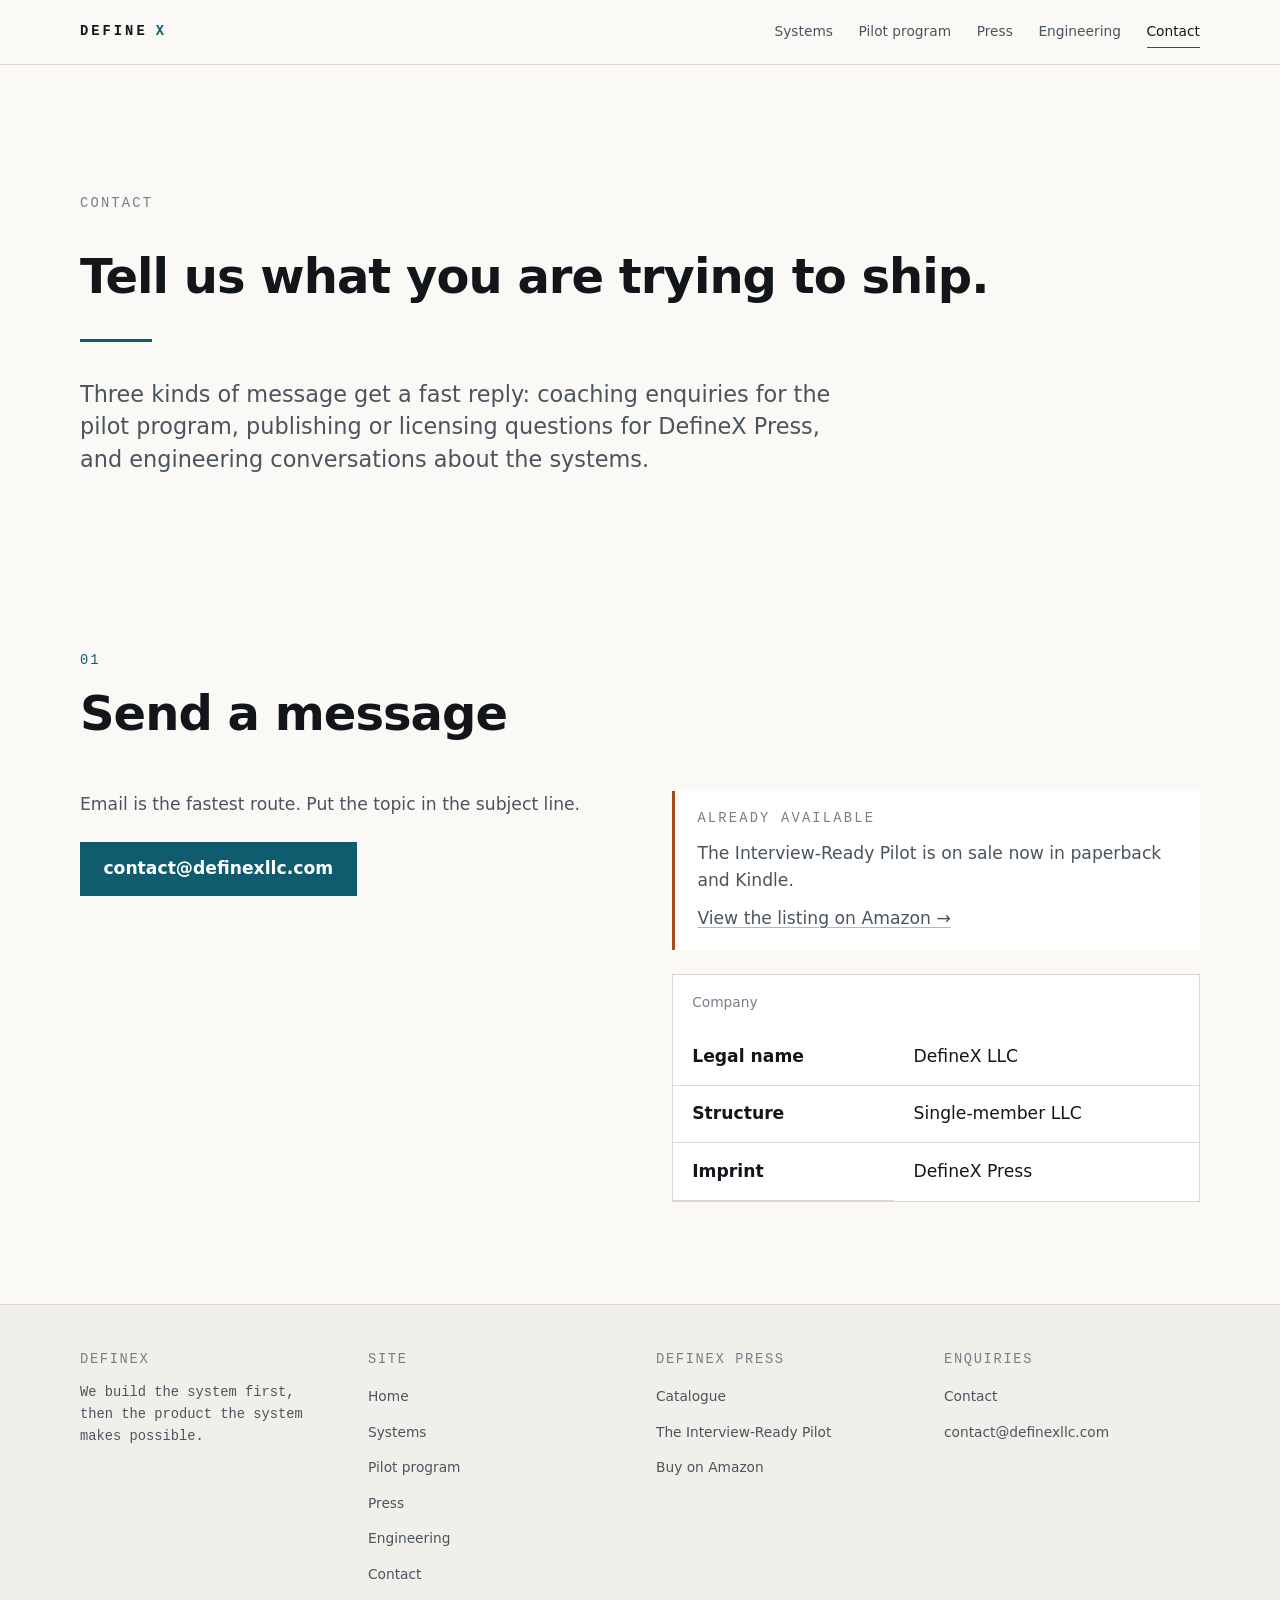
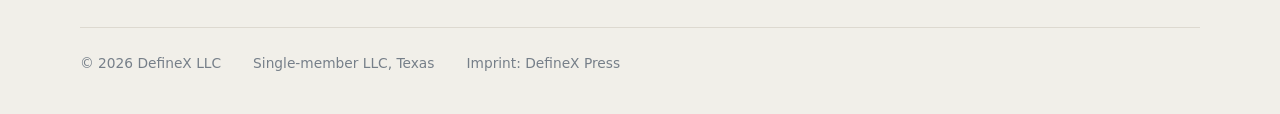
==== contact/index.html @ 870f8bb9 "feat(deploy): release production 7-page Astro site to GitHub Pages" ====
<!DOCTYPE html><html lang="en"><head><meta charset="utf-8"><meta name="viewport" content="width=device-width, initial-scale=1"><title>Contact — DefineX LLC</title><meta name="description" content="Commercial, coaching and engineering enquiries for DefineX LLC."><link rel="canonical" href="https://definexllc.com/contact"><meta name="generator" content="Astro v7.4.2"><meta property="og:type" content="website"><meta property="og:site_name" content="DefineX LLC"><meta property="og:title" content="Contact — DefineX LLC"><meta property="og:description" content="Commercial, coaching and engineering enquiries for DefineX LLC."><meta property="og:url" content="https://definexllc.com/contact"><meta name="twitter:card" content="summary_large_image"><link rel="icon" href="/favicon.svg" type="image/svg+xml"><script type="application/ld+json">{"@context":"https://schema.org","@type":"Organization","name":"DefineX LLC","alternateName":"DefineX","url":"https://definexllc.com/","description":"An applied-AI studio that ships production agentic systems and the training products built on top of them.","subOrganization":{"@type":"Organization","name":"DefineX Press"}}</script><link rel="stylesheet" href="/_astro/Base.BK8aSIy6.css"></head><body><a class="skip-link" href="#main">Skip to content</a><header class="masthead"><div class="shell masthead__inner"><a class="wordmark" href="/" aria-label="DefineX LLC home">Define<em>X</em></a><nav class="nav" aria-label="Primary"><a href="/systems">Systems</a><a href="/pilot-program">Pilot program</a><a href="/press">Press</a><a href="/engineering">Engineering</a><a href="/contact" aria-current="page">Contact</a></nav></div></header><main id="main"><div class="shell hero"><p class="eyebrow">Contact</p><h1 style="font-size: var(--step-3);">Tell us what you are trying to ship.</h1><hr class="hero__rule"><p class="lede">Three kinds of message get a fast reply: coaching enquiries for the pilot program, publishing or licensing questions for DefineX Press, and engineering conversations about the systems.</p></div><section class="section section--flush"><div class="shell"><div class="section__head"><p class="section__index">01</p><h2>Send a message</h2></div><div class="split"><div class="stack"><p class="prose">Email is the fastest route. Put the topic in the subject line.</p><div class="btn-row"><a class="btn" href="mailto:contact@definexllc.com">contact@definexllc.com</a></div></div><div class="stack"><div class="callout"><p class="eyebrow">Already available</p><p class="prose">The Interview-Ready Pilot is on sale now in paperback and Kindle.</p><p class="prose"><a href="https://www.amazon.com/dp/B0GX33TKL5" rel="noopener noreferrer nofollow" target="_blank">View the listing on Amazon &rarr;</a></p></div><div class="table-wrap"><table><caption>Company</caption><tbody><tr><th scope="row">Legal name</th><td>DefineX LLC</td></tr><tr><th scope="row">Structure</th><td>Single-member LLC</td></tr><tr><th scope="row">Imprint</th><td>DefineX Press</td></tr></tbody></table></div></div></div></div></section></main><footer class="footer"><div class="shell"><div class="footer__grid"><div><h2>DefineX</h2><p class="prose mono">We build the system first, then the product the system makes possible.</p></div><nav aria-label="Footer"><h2>Site</h2><ul><li><a href="/">Home</a></li><li><a href="/systems">Systems</a></li><li><a href="/pilot-program">Pilot program</a></li><li><a href="/press">Press</a></li><li><a href="/engineering">Engineering</a></li><li><a href="/contact">Contact</a></li></ul></nav><div><h2>DefineX Press</h2><ul><li><a href="/press">Catalogue</a></li><li><a href="/pilot-program">The Interview-Ready Pilot</a></li><li><a href="https://www.amazon.com/dp/B0GX33TKL5" rel="noopener noreferrer nofollow" target="_blank">Buy on Amazon</a></li></ul></div><div><h2>Enquiries</h2><ul><li><a href="/contact">Contact</a></li><li><a href="mailto:contact@definexllc.com">contact@definexllc.com</a></li></ul></div></div><div class="footer__legal"><span>&copy; 2026 DefineX LLC</span><span>Single-member LLC, Texas</span><span>Imprint: DefineX Press</span></div></div></footer></body></html>
---- _astro/Base.BK8aSIy6.css ----
:root{--paper:#faf9f6;--paper-raised:#fff;--paper-sunk:#f1efe9;--ink:#12161a;--ink-soft:#4a545e;--ink-faint:#767f89;--rule:#ddd9d0;--rule-strong:#bdb8ac;--accent:#0f5c6e;--accent-ink:#fff;--signal:#a8491a;--measure:64ch;--gutter:clamp(1rem, 4vw, 3rem);--shell:76rem;--step--1:clamp(.8rem, .78rem + .1vw, .86rem);--step-0:clamp(1rem, .97rem + .15vw, 1.075rem);--step-1:clamp(1.2rem, 1.1rem + .4vw, 1.4rem);--step-2:clamp(1.5rem, 1.3rem + .9vw, 2rem);--step-3:clamp(1.95rem, 1.5rem + 2vw, 3rem);--step-4:clamp(2.4rem, 1.6rem + 3.6vw, 4.25rem);--sans:ui-sans-serif, system-ui, -apple-system, "Segoe UI", Roboto, "Helvetica Neue", Arial, sans-serif;--mono:ui-monospace, "SFMono-Regular", "Cascadia Mono", "Segoe UI Mono", "Roboto Mono", Menlo, Consolas, monospace;color-scheme:light}@media (prefers-color-scheme:dark){:root{--paper:#0b0e11;--paper-raised:#12171c;--paper-sunk:#080a0c;--ink:#e9ece9;--ink-soft:#a7b2bb;--ink-faint:#7e8992;--rule:#242c33;--rule-strong:#3a444d;--accent:#5ab8ca;--accent-ink:#06181d;--signal:#e09156;color-scheme:dark}}*,:before,:after{box-sizing:border-box}html{-webkit-text-size-adjust:100%;scroll-behavior:smooth}@media (prefers-reduced-motion:reduce){html{scroll-behavior:auto}*,:before,:after{transition-duration:.01ms!important;animation-duration:.01ms!important}}body{background:var(--paper);color:var(--ink);font-family:var(--sans);font-size:var(--step-0);-webkit-font-smoothing:antialiased;text-rendering:optimizelegibility;margin:0;line-height:1.6}h1,h2,h3,h4{letter-spacing:-.02em;text-wrap:balance;margin:0;font-weight:650;line-height:1.08}h1{font-size:var(--step-4)}h2{font-size:var(--step-3)}h3{font-size:var(--step-1);letter-spacing:-.01em}p{max-width:var(--measure);text-wrap:pretty;margin:0}a{color:inherit;text-decoration-color:var(--rule-strong);text-underline-offset:.2em;text-decoration-thickness:1px}a:hover{text-decoration-color:var(--accent)}:where(a,button,summary,input,textarea):focus-visible{outline:2px solid var(--accent);outline-offset:3px;border-radius:2px}ul,ol{margin:0;padding:0}li{list-style:none}.shell{width:100%;max-width:var(--shell);padding-inline:var(--gutter);margin-inline:auto}.skip-link{z-index:100;background:var(--accent);color:var(--accent-ink);padding:.6rem 1rem;position:absolute;top:0;left:-9999px}.skip-link:focus{left:0}.eyebrow{font-family:var(--mono);font-size:var(--step--1);letter-spacing:.16em;text-transform:uppercase;color:var(--ink-faint);margin:0}.lede{font-size:var(--step-1);color:var(--ink-soft);max-width:54ch;line-height:1.45}.prose{color:var(--ink-soft)}.mono{font-family:var(--mono);font-size:var(--step--1)}.masthead{z-index:20;background:var(--paper);border-bottom:1px solid var(--rule);position:sticky;top:0}.masthead__inner{flex-wrap:wrap;justify-content:space-between;align-items:center;gap:1.5rem;min-height:4rem;padding-block:.5rem;display:flex}.wordmark{font-family:var(--mono);letter-spacing:.22em;text-transform:uppercase;font-weight:700;font-size:var(--step--1);align-items:baseline;gap:.5rem;text-decoration:none;display:inline-flex}.wordmark em{color:var(--accent);letter-spacing:.1em;font-style:normal}.nav{flex-wrap:wrap;align-items:center;gap:clamp(.75rem,2vw,1.6rem);display:flex}.nav a{font-size:var(--step--1);color:var(--ink-soft);border-bottom:1px solid #0000;padding-block:.25rem;text-decoration:none}.nav a:hover,.nav a[aria-current=page]{color:var(--ink);border-bottom-color:var(--accent)}.section{border-top:1px solid var(--rule);padding-block:clamp(3.5rem,8vw,7rem)}.section--flush{border-top:0}.section--sunk{background:var(--paper-sunk)}.section__head{gap:1rem;margin-bottom:clamp(2rem,4vw,3.25rem);display:grid}.section__index{font-family:var(--mono);font-size:var(--step--1);color:var(--accent);letter-spacing:.14em}.hero{gap:clamp(1.5rem,3vw,2.25rem);padding-block:clamp(3.5rem,10vw,8rem) clamp(2.5rem,6vw,4.5rem);display:grid}.hero h1{max-width:32ch}.hero__rule{background:var(--accent);border:0;width:4.5rem;height:3px;margin:0}.strip{border:1px solid var(--rule);background:var(--paper-raised);grid-template-columns:repeat(auto-fit,minmax(10rem,1fr));display:grid}.strip__cell{border-right:1px solid var(--rule);padding:1.25rem 1.4rem}.strip__cell:last-child{border-right:0}.strip__value{font-size:var(--step-2);letter-spacing:-.03em;font-variant-numeric:tabular-nums;font-weight:650;display:block}.strip__label{font-family:var(--mono);font-size:var(--step--1);text-transform:uppercase;letter-spacing:.1em;color:var(--ink-faint);margin-top:.3rem;display:block}@media (width<=40rem){.strip__cell{border-right:0;border-bottom:1px solid var(--rule)}.strip__cell:last-child{border-bottom:0}}.grid{background:var(--paper-raised);border:1px solid var(--rule);gap:1px;display:grid}.grid--2{grid-template-columns:repeat(auto-fit,minmax(min(100%,22rem),1fr))}.grid--3{grid-template-columns:repeat(auto-fit,minmax(min(100%,17rem),1fr))}.card{background:var(--paper-raised);box-shadow:0 0 0 1px var(--rule);align-content:start;gap:.85rem;padding:clamp(1.4rem,3vw,2rem);display:grid}.card__role{font-family:var(--mono);font-size:var(--step--1);color:var(--signal);letter-spacing:.04em}.card__surface{font-family:var(--mono);font-size:var(--step--1);color:var(--ink-faint);border-top:1px solid var(--rule);margin-top:.3rem;padding-top:.85rem}.ticks{gap:.7rem;display:grid}.ticks li{color:var(--ink-soft);grid-template-columns:1.1rem 1fr;gap:.7rem;display:grid}.ticks li:before{content:"";background:var(--accent);width:.45rem;height:.45rem;margin-top:.55em;transform:rotate(45deg)}.numbered{counter-reset:step;gap:1.5rem;display:grid}.numbered>li{counter-increment:step;gap:.4rem;display:grid}.numbered>li:before{content:counter(step, decimal-leading-zero);font-family:var(--mono);font-size:var(--step--1);color:var(--accent);letter-spacing:.1em}.table-wrap{border:1px solid var(--rule);background:var(--paper-raised);overflow-x:auto}table{border-collapse:collapse;width:100%;font-size:var(--step-0)}caption{text-align:left;color:var(--ink-faint);font-size:var(--step--1);padding:1rem 1.2rem}th,td{text-align:left;border-bottom:1px solid var(--rule);vertical-align:top;padding:.9rem 1.2rem}thead th{font-family:var(--mono);font-size:var(--step--1);text-transform:uppercase;letter-spacing:.1em;color:var(--ink-faint);font-weight:500}tbody tr:last-child td{border-bottom:0}.tier{background:var(--paper-raised);box-shadow:0 0 0 1px var(--rule);align-content:start;gap:1rem;padding:clamp(1.5rem,3vw,2.1rem);display:grid}.tier--recommended{box-shadow:0 0 0 1px var(--rule), inset 3px 0 0 var(--accent)}.tier__flag{min-height:1.75rem}.tier__price{font-size:var(--step-2);letter-spacing:-.03em;font-weight:650}.tier__price[data-unset=true]{font-size:var(--step-1);color:var(--ink-faint);letter-spacing:0}.badge{font-family:var(--mono);font-size:var(--step--1);text-transform:uppercase;letter-spacing:.12em;color:var(--accent);border:1px solid var(--accent);padding:.15rem .5rem;display:inline-block}.callout{border-left:3px solid var(--signal);background:var(--paper-raised);gap:.6rem;padding:1.1rem 1.4rem;display:grid}.btn-row{flex-wrap:wrap;gap:.9rem;display:flex}.btn{font-size:var(--step-0);border:1px solid var(--accent);background:var(--accent);color:var(--accent-ink);align-items:center;gap:.5rem;padding:.75rem 1.4rem;font-weight:550;text-decoration:none;transition:opacity .15s;display:inline-flex}.btn:hover{opacity:.88}.btn--ghost{color:var(--ink);border-color:var(--rule-strong);background:0 0}.btn--ghost:hover{border-color:var(--accent);opacity:1}.field{gap:.4rem;display:grid}.field label{font-size:var(--step--1);font-weight:550}.field input,.field textarea{font:inherit;font-size:var(--step-0);color:var(--ink);background:var(--paper-raised);border:1px solid var(--rule-strong);width:100%;padding:.7rem .85rem}.field textarea{resize:vertical;min-height:9rem}.footer{border-top:1px solid var(--rule);background:var(--paper-sunk);padding-block:3rem 2.5rem}.footer__grid{grid-template-columns:repeat(auto-fit,minmax(min(100%,14rem),1fr));gap:2rem;display:grid}.footer h2{font-family:var(--mono);font-size:var(--step--1);text-transform:uppercase;letter-spacing:.12em;color:var(--ink-faint);margin-bottom:.9rem;font-weight:500}.footer ul{gap:.5rem;display:grid}.footer a{font-size:var(--step--1);color:var(--ink-soft);text-decoration:none}.footer a:hover{color:var(--ink);text-decoration:underline}.footer__legal{border-top:1px solid var(--rule);font-size:var(--step--1);color:var(--ink-faint);flex-wrap:wrap;gap:.75rem 2rem;margin-top:2.5rem;padding-top:1.5rem;display:flex}.stack{gap:clamp(1rem,2vw,1.5rem);display:grid}.stack--tight{gap:.75rem}.split{grid-template-columns:repeat(auto-fit,minmax(min(100%,20rem),1fr));align-items:start;gap:clamp(2rem,5vw,4rem);display:grid}.visually-hidden{clip-path:inset(50%);white-space:nowrap;width:1px;height:1px;margin:-1px;padding:0;position:absolute;overflow:hidden}
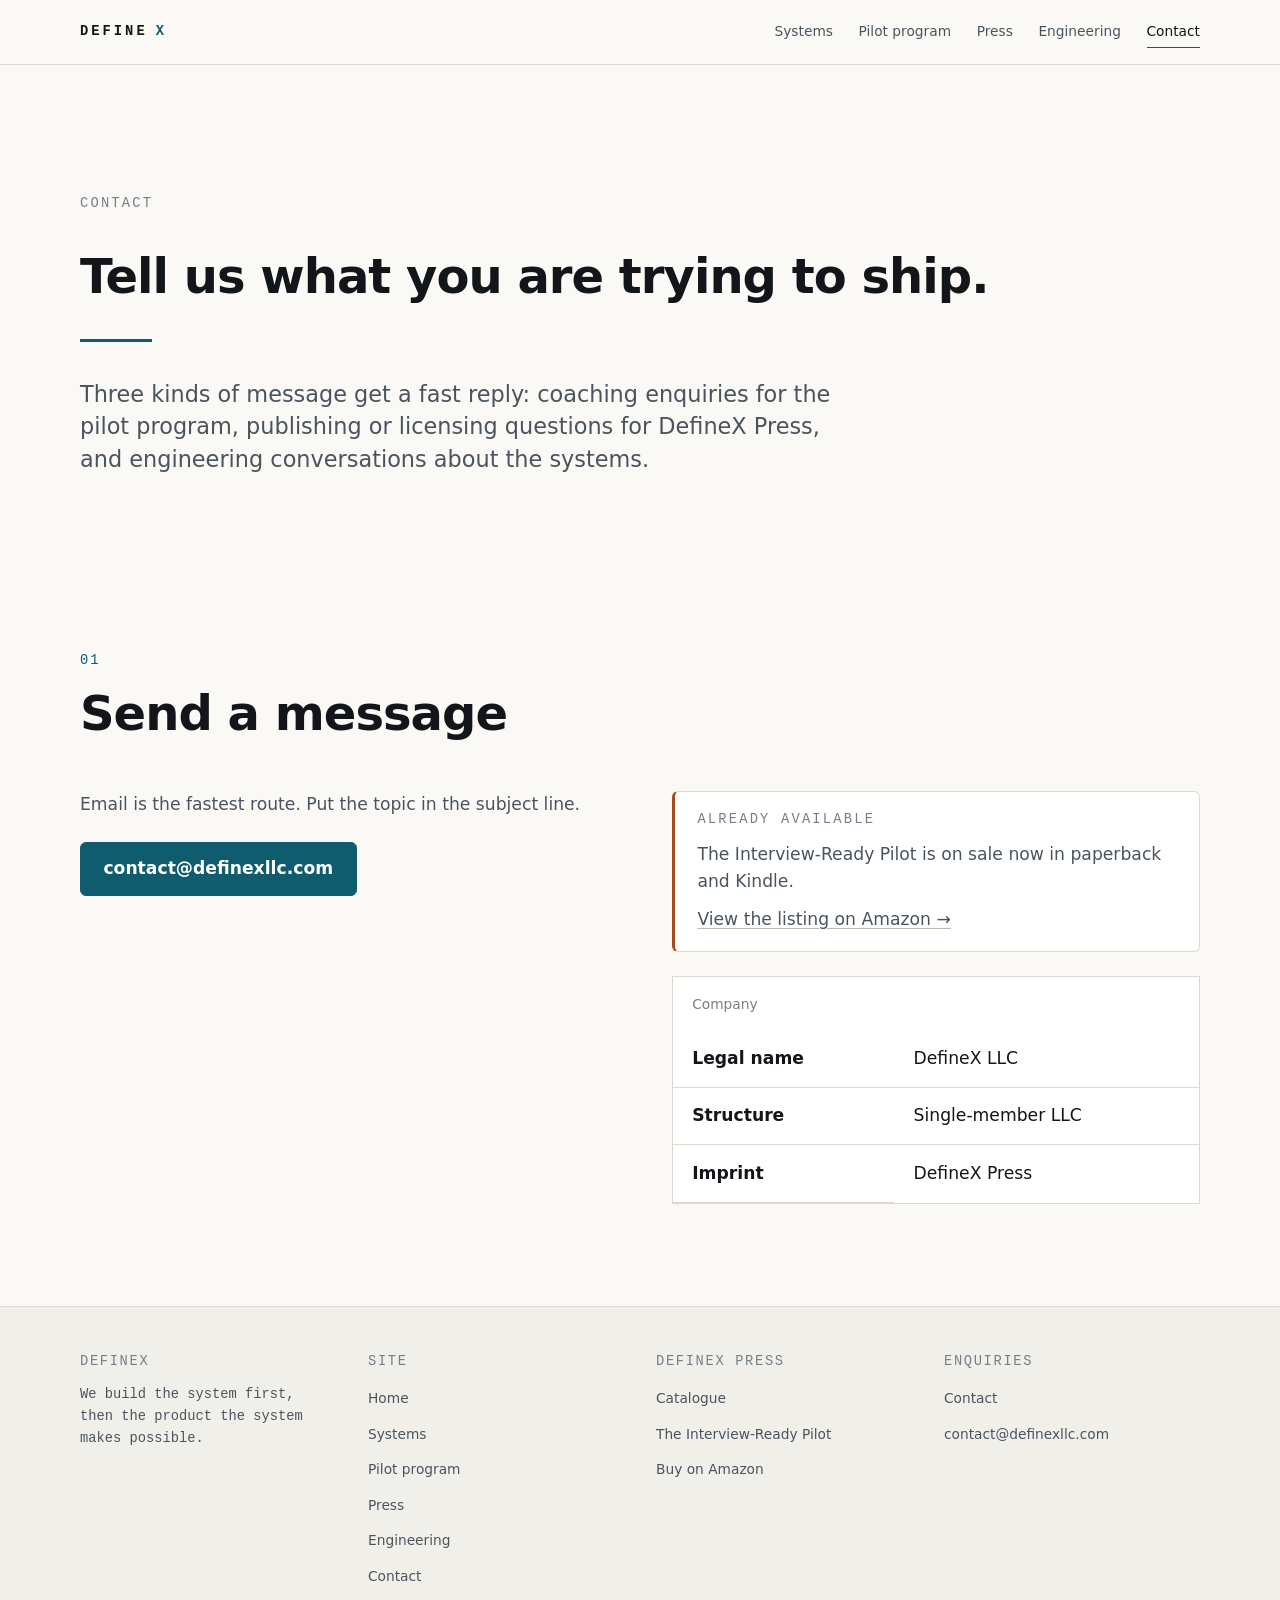
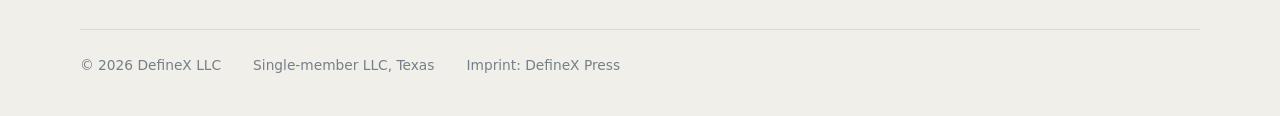
==== commit 45bf4148: "fix(theme): enforce dark aerospace aesthetic, inline fail-safe CSS, and add .nojekyll" ====
--- a/contact/index.html
+++ b/contact/index.html
@@ -1 +1,2 @@
-<!DOCTYPE html><html lang="en"><head><meta charset="utf-8"><meta name="viewport" content="width=device-width, initial-scale=1"><title>Contact — DefineX LLC</title><meta name="description" content="Commercial, coaching and engineering enquiries for DefineX LLC."><link rel="canonical" href="https://definexllc.com/contact"><meta name="generator" content="Astro v7.4.2"><meta property="og:type" content="website"><meta property="og:site_name" content="DefineX LLC"><meta property="og:title" content="Contact — DefineX LLC"><meta property="og:description" content="Commercial, coaching and engineering enquiries for DefineX LLC."><meta property="og:url" content="https://definexllc.com/contact"><meta name="twitter:card" content="summary_large_image"><link rel="icon" href="/favicon.svg" type="image/svg+xml"><script type="application/ld+json">{"@context":"https://schema.org","@type":"Organization","name":"DefineX LLC","alternateName":"DefineX","url":"https://definexllc.com/","description":"An applied-AI studio that ships production agentic systems and the training products built on top of them.","subOrganization":{"@type":"Organization","name":"DefineX Press"}}</script><link rel="stylesheet" href="/_astro/Base.BK8aSIy6.css"></head><body><a class="skip-link" href="#main">Skip to content</a><header class="masthead"><div class="shell masthead__inner"><a class="wordmark" href="/" aria-label="DefineX LLC home">Define<em>X</em></a><nav class="nav" aria-label="Primary"><a href="/systems">Systems</a><a href="/pilot-program">Pilot program</a><a href="/press">Press</a><a href="/engineering">Engineering</a><a href="/contact" aria-current="page">Contact</a></nav></div></header><main id="main"><div class="shell hero"><p class="eyebrow">Contact</p><h1 style="font-size: var(--step-3);">Tell us what you are trying to ship.</h1><hr class="hero__rule"><p class="lede">Three kinds of message get a fast reply: coaching enquiries for the pilot program, publishing or licensing questions for DefineX Press, and engineering conversations about the systems.</p></div><section class="section section--flush"><div class="shell"><div class="section__head"><p class="section__index">01</p><h2>Send a message</h2></div><div class="split"><div class="stack"><p class="prose">Email is the fastest route. Put the topic in the subject line.</p><div class="btn-row"><a class="btn" href="mailto:contact@definexllc.com">contact@definexllc.com</a></div></div><div class="stack"><div class="callout"><p class="eyebrow">Already available</p><p class="prose">The Interview-Ready Pilot is on sale now in paperback and Kindle.</p><p class="prose"><a href="https://www.amazon.com/dp/B0GX33TKL5" rel="noopener noreferrer nofollow" target="_blank">View the listing on Amazon &rarr;</a></p></div><div class="table-wrap"><table><caption>Company</caption><tbody><tr><th scope="row">Legal name</th><td>DefineX LLC</td></tr><tr><th scope="row">Structure</th><td>Single-member LLC</td></tr><tr><th scope="row">Imprint</th><td>DefineX Press</td></tr></tbody></table></div></div></div></div></section></main><footer class="footer"><div class="shell"><div class="footer__grid"><div><h2>DefineX</h2><p class="prose mono">We build the system first, then the product the system makes possible.</p></div><nav aria-label="Footer"><h2>Site</h2><ul><li><a href="/">Home</a></li><li><a href="/systems">Systems</a></li><li><a href="/pilot-program">Pilot program</a></li><li><a href="/press">Press</a></li><li><a href="/engineering">Engineering</a></li><li><a href="/contact">Contact</a></li></ul></nav><div><h2>DefineX Press</h2><ul><li><a href="/press">Catalogue</a></li><li><a href="/pilot-program">The Interview-Ready Pilot</a></li><li><a href="https://www.amazon.com/dp/B0GX33TKL5" rel="noopener noreferrer nofollow" target="_blank">Buy on Amazon</a></li></ul></div><div><h2>Enquiries</h2><ul><li><a href="/contact">Contact</a></li><li><a href="mailto:contact@definexllc.com">contact@definexllc.com</a></li></ul></div></div><div class="footer__legal"><span>&copy; 2026 DefineX LLC</span><span>Single-member LLC, Texas</span><span>Imprint: DefineX Press</span></div></div></footer></body></html>+<!DOCTYPE html><html lang="en"><head><meta charset="utf-8"><meta name="viewport" content="width=device-width, initial-scale=1"><title>Contact — DefineX LLC</title><meta name="description" content="Commercial, coaching and engineering enquiries for DefineX LLC."><link rel="canonical" href="https://definexllc.com/contact"><meta name="generator" content="Astro v7.4.2"><meta property="og:type" content="website"><meta property="og:site_name" content="DefineX LLC"><meta property="og:title" content="Contact — DefineX LLC"><meta property="og:description" content="Commercial, coaching and engineering enquiries for DefineX LLC."><meta property="og:url" content="https://definexllc.com/contact"><meta name="twitter:card" content="summary_large_image"><link rel="icon" href="/favicon.svg" type="image/svg+xml"><link rel="preconnect" href="https://fonts.googleapis.com"><link rel="preconnect" href="https://fonts.gstatic.com" crossorigin><link href="https://fonts.googleapis.com/css2?family=Inter:wght@300;400;500;600;700&family=JetBrains+Mono:wght@400;500;600&display=swap" rel="stylesheet"><script type="application/ld+json">{"@context":"https://schema.org","@type":"Organization","name":"DefineX LLC","alternateName":"DefineX","url":"https://definexllc.com/","description":"An applied-AI studio that ships production agentic systems and the training products built on top of them.","subOrganization":{"@type":"Organization","name":"DefineX Press"}}</script><link rel="stylesheet" href="/_astro/Base.DR_2ThDD.css"><style id="inline-base">:root{--paper:#faf9f6;--paper-raised:#fff;--paper-sunk:#f1efe9;--ink:#12161a;--ink-soft:#4a545e;--ink-faint:#767f89;--rule:#ddd9d0;--rule-strong:#bdb8ac;--accent:#0f5c6e;--accent-ink:#fff;--signal:#a8491a;--measure:64ch;--gutter:clamp(1rem, 4vw, 3rem);--shell:76rem;--step--1:clamp(.8rem, .78rem + .1vw, .86rem);--step-0:clamp(1rem, .97rem + .15vw, 1.075rem);--step-1:clamp(1.2rem, 1.1rem + .4vw, 1.4rem);--step-2:clamp(1.5rem, 1.3rem + .9vw, 2rem);--step-3:clamp(1.95rem, 1.5rem + 2vw, 3rem);--step-4:clamp(2.4rem, 1.6rem + 3.6vw, 4.25rem);--sans:ui-sans-serif, system-ui, -apple-system, "Segoe UI", Roboto, "Helvetica Neue", Arial, sans-serif;--mono:ui-monospace, "SFMono-Regular", "Cascadia Mono", "Segoe UI Mono", "Roboto Mono", Menlo, Consolas, monospace;color-scheme:light}@media (prefers-color-scheme:dark){:root{--paper:#0b0e11;--paper-raised:#12171c;--paper-sunk:#080a0c;--ink:#e9ece9;--ink-soft:#a7b2bb;--ink-faint:#7e8992;--rule:#242c33;--rule-strong:#3a444d;--accent:#5ab8ca;--accent-ink:#06181d;--signal:#e09156;color-scheme:dark}}*,:before,:after{box-sizing:border-box}html{-webkit-text-size-adjust:100%;scroll-behavior:smooth}@media (prefers-reduced-motion:reduce){html{scroll-behavior:auto}*,:before,:after{transition-duration:.01ms!important;animation-duration:.01ms!important}}body{background:var(--paper);color:var(--ink);font-family:var(--sans);font-size:var(--step-0);-webkit-font-smoothing:antialiased;text-rendering:optimizelegibility;margin:0;line-height:1.6}h1,h2,h3,h4{letter-spacing:-.02em;text-wrap:balance;margin:0;font-weight:650;line-height:1.08}h1{font-size:var(--step-4)}h2{font-size:var(--step-3)}h3{font-size:var(--step-1);letter-spacing:-.01em}p{max-width:var(--measure);text-wrap:pretty;margin:0}a{color:inherit;text-decoration-color:var(--rule-strong);text-underline-offset:.2em;text-decoration-thickness:1px}a:hover{text-decoration-color:var(--accent)}:where(a,button,summary,input,textarea):focus-visible{outline:2px solid var(--accent);outline-offset:3px;border-radius:2px}ul,ol{margin:0;padding:0}li{list-style:none}.shell{width:100%;max-width:var(--shell);padding-inline:var(--gutter);margin-inline:auto}.skip-link{z-index:100;background:var(--accent);color:var(--accent-ink);padding:.6rem 1rem;position:absolute;top:0;left:-9999px}.skip-link:focus{left:0}.eyebrow{font-family:var(--mono);font-size:var(--step--1);letter-spacing:.16em;text-transform:uppercase;color:var(--ink-faint);margin:0}.lede{font-size:var(--step-1);color:var(--ink-soft);max-width:54ch;line-height:1.45}.prose{color:var(--ink-soft)}.mono{font-family:var(--mono);font-size:var(--step--1)}.masthead{z-index:20;background:var(--paper);border-bottom:1px solid var(--rule);position:sticky;top:0}.masthead__inner{flex-wrap:wrap;justify-content:space-between;align-items:center;gap:1.5rem;min-height:4rem;padding-block:.5rem;display:flex}.wordmark{font-family:var(--mono);letter-spacing:.22em;text-transform:uppercase;font-weight:700;font-size:var(--step--1);align-items:baseline;gap:.5rem;text-decoration:none;display:inline-flex}.wordmark em{color:var(--accent);letter-spacing:.1em;font-style:normal}.nav{flex-wrap:wrap;align-items:center;gap:clamp(.75rem,2vw,1.6rem);display:flex}.nav a{font-size:var(--step--1);color:var(--ink-soft);border-bottom:1px solid #0000;padding-block:.25rem;text-decoration:none}.nav a:hover,.nav a[aria-current=page]{color:var(--ink);border-bottom-color:var(--accent)}.section{border-top:1px solid var(--rule);padding-block:clamp(3.5rem,8vw,7rem)}.section--flush{border-top:0}.section--sunk{background:var(--paper-sunk)}.section__head{gap:1rem;margin-bottom:clamp(2rem,4vw,3.25rem);display:grid}.section__index{font-family:var(--mono);font-size:var(--step--1);color:var(--accent);letter-spacing:.14em}.hero{gap:clamp(1.5rem,3vw,2.25rem);padding-block:clamp(3.5rem,10vw,8rem) clamp(2.5rem,6vw,4.5rem);display:grid}.hero h1{max-width:32ch}.hero__rule{background:var(--accent);border:0;width:4.5rem;height:3px;margin:0}.strip{border:1px solid var(--rule);background:var(--paper-raised);grid-template-columns:repeat(auto-fit,minmax(10rem,1fr));display:grid}.strip__cell{border-right:1px solid var(--rule);padding:1.25rem 1.4rem}.strip__cell:last-child{border-right:0}.strip__value{font-size:var(--step-2);letter-spacing:-.03em;font-variant-numeric:tabular-nums;font-weight:650;display:block}.strip__label{font-family:var(--mono);font-size:var(--step--1);text-transform:uppercase;letter-spacing:.1em;color:var(--ink-faint);margin-top:.3rem;display:block}@media (width<=40rem){.strip__cell{border-right:0;border-bottom:1px solid var(--rule)}.strip__cell:last-child{border-bottom:0}}.grid{background:var(--paper-raised);border:1px solid var(--rule);gap:1px;display:grid}.grid--2{grid-template-columns:repeat(auto-fit,minmax(min(100%,22rem),1fr))}.grid--3{grid-template-columns:repeat(auto-fit,minmax(min(100%,17rem),1fr))}.card{background:var(--paper-raised);box-shadow:0 0 0 1px var(--rule);align-content:start;gap:.85rem;padding:clamp(1.4rem,3vw,2rem);display:grid}.card__role{font-family:var(--mono);font-size:var(--step--1);color:var(--signal);letter-spacing:.04em}.card__surface{font-family:var(--mono);font-size:var(--step--1);color:var(--ink-faint);border-top:1px solid var(--rule);margin-top:.3rem;padding-top:.85rem}.ticks{gap:.7rem;display:grid}.ticks li{color:var(--ink-soft);grid-template-columns:1.1rem 1fr;gap:.7rem;display:grid}.ticks li:before{content:"";background:var(--accent);width:.45rem;height:.45rem;margin-top:.55em;transform:rotate(45deg)}.numbered{counter-reset:step;gap:1.5rem;display:grid}.numbered>li{counter-increment:step;gap:.4rem;display:grid}.numbered>li:before{content:counter(step, decimal-leading-zero);font-family:var(--mono);font-size:var(--step--1);color:var(--accent);letter-spacing:.1em}.table-wrap{border:1px solid var(--rule);background:var(--paper-raised);overflow-x:auto}table{border-collapse:collapse;width:100%;font-size:var(--step-0)}caption{text-align:left;color:var(--ink-faint);font-size:var(--step--1);padding:1rem 1.2rem}th,td{text-align:left;border-bottom:1px solid var(--rule);vertical-align:top;padding:.9rem 1.2rem}thead th{font-family:var(--mono);font-size:var(--step--1);text-transform:uppercase;letter-spacing:.1em;color:var(--ink-faint);font-weight:500}tbody tr:last-child td{border-bottom:0}.tier{background:var(--paper-raised);box-shadow:0 0 0 1px var(--rule);align-content:start;gap:1rem;padding:clamp(1.5rem,3vw,2.1rem);display:grid}.tier--recommended{box-shadow:0 0 0 1px var(--rule), inset 3px 0 0 var(--accent)}.tier__flag{min-height:1.75rem}.tier__price{font-size:var(--step-2);letter-spacing:-.03em;font-weight:650}.tier__price[data-unset=true]{font-size:var(--step-1);color:var(--ink-faint);letter-spacing:0}.badge{font-family:var(--mono);font-size:var(--step--1);text-transform:uppercase;letter-spacing:.12em;color:var(--accent);border:1px solid var(--accent);padding:.15rem .5rem;display:inline-block}.callout{border-left:3px solid var(--signal);background:var(--paper-raised);gap:.6rem;padding:1.1rem 1.4rem;display:grid}.btn-row{flex-wrap:wrap;gap:.9rem;display:flex}.btn{font-size:var(--step-0);border:1px solid var(--accent);background:var(--accent);color:var(--accent-ink);align-items:center;gap:.5rem;padding:.75rem 1.4rem;font-weight:550;text-decoration:none;transition:opacity .15s;display:inline-flex}.btn:hover{opacity:.88}.btn--ghost{color:var(--ink);border-color:var(--rule-strong);background:0 0}.btn--ghost:hover{border-color:var(--accent);opacity:1}.field{gap:.4rem;display:grid}.field label{font-size:var(--step--1);font-weight:550}.field input,.field textarea{font:inherit;font-size:var(--step-0);color:var(--ink);background:var(--paper-raised);border:1px solid var(--rule-strong);width:100%;padding:.7rem .85rem}.field textarea{resize:vertical;min-height:9rem}.footer{border-top:1px solid var(--rule);background:var(--paper-sunk);padding-block:3rem 2.5rem}.footer__grid{grid-template-columns:repeat(auto-fit,minmax(min(100%,14rem),1fr));gap:2rem;display:grid}.footer h2{font-family:var(--mono);font-size:var(--step--1);text-transform:uppercase;letter-spacing:.12em;color:var(--ink-faint);margin-bottom:.9rem;font-weight:500}.footer ul{gap:.5rem;display:grid}.footer a{font-size:var(--step--1);color:var(--ink-soft);text-decoration:none}.footer a:hover{color:var(--ink);text-decoration:underline}.footer__legal{border-top:1px solid var(--rule);font-size:var(--step--1);color:var(--ink-faint);flex-wrap:wrap;gap:.75rem 2rem;margin-top:2.5rem;padding-top:1.5rem;display:flex}.stack{gap:clamp(1rem,2vw,1.5rem);display:grid}.stack--tight{gap:.75rem}.split{grid-template-columns:repeat(auto-fit,minmax(min(100%,20rem),1fr));align-items:start;gap:clamp(2rem,5vw,4rem);display:grid}.visually-hidden{clip-path:inset(50%);white-space:nowrap;width:1px;height:1px;margin:-1px;padding:0;position:absolute;overflow:hidden}
+</style></head><body><a class="skip-link" href="#main">Skip to content</a><header class="masthead"><div class="shell masthead__inner"><a class="wordmark" href="/" aria-label="DefineX LLC home">Define<em>X</em></a><nav class="nav" aria-label="Primary"><a href="/systems">Systems</a><a href="/pilot-program">Pilot program</a><a href="/press">Press</a><a href="/engineering">Engineering</a><a href="/contact" aria-current="page">Contact</a></nav></div></header><main id="main"><div class="shell hero"><p class="eyebrow">Contact</p><h1 style="font-size: var(--step-3);">Tell us what you are trying to ship.</h1><hr class="hero__rule"><p class="lede">Three kinds of message get a fast reply: coaching enquiries for the pilot program, publishing or licensing questions for DefineX Press, and engineering conversations about the systems.</p></div><section class="section section--flush"><div class="shell"><div class="section__head"><p class="section__index">01</p><h2>Send a message</h2></div><div class="split"><div class="stack"><p class="prose">Email is the fastest route. Put the topic in the subject line.</p><div class="btn-row"><a class="btn" href="mailto:contact@definexllc.com">contact@definexllc.com</a></div></div><div class="stack"><div class="callout"><p class="eyebrow">Already available</p><p class="prose">The Interview-Ready Pilot is on sale now in paperback and Kindle.</p><p class="prose"><a href="https://www.amazon.com/dp/B0GX33TKL5" rel="noopener noreferrer nofollow" target="_blank">View the listing on Amazon &rarr;</a></p></div><div class="table-wrap"><table><caption>Company</caption><tbody><tr><th scope="row">Legal name</th><td>DefineX LLC</td></tr><tr><th scope="row">Structure</th><td>Single-member LLC</td></tr><tr><th scope="row">Imprint</th><td>DefineX Press</td></tr></tbody></table></div></div></div></div></section></main><footer class="footer"><div class="shell"><div class="footer__grid"><div><h2>DefineX</h2><p class="prose mono">We build the system first, then the product the system makes possible.</p></div><nav aria-label="Footer"><h2>Site</h2><ul><li><a href="/">Home</a></li><li><a href="/systems">Systems</a></li><li><a href="/pilot-program">Pilot program</a></li><li><a href="/press">Press</a></li><li><a href="/engineering">Engineering</a></li><li><a href="/contact">Contact</a></li></ul></nav><div><h2>DefineX Press</h2><ul><li><a href="/press">Catalogue</a></li><li><a href="/pilot-program">The Interview-Ready Pilot</a></li><li><a href="https://www.amazon.com/dp/B0GX33TKL5" rel="noopener noreferrer nofollow" target="_blank">Buy on Amazon</a></li></ul></div><div><h2>Enquiries</h2><ul><li><a href="/contact">Contact</a></li><li><a href="mailto:contact@definexllc.com">contact@definexllc.com</a></li></ul></div></div><div class="footer__legal"><span>&copy; 2026 DefineX LLC</span><span>Single-member LLC, Texas</span><span>Imprint: DefineX Press</span></div></div></footer></body></html>
--- a/_astro/Base.DR_2ThDD.css
+++ b/_astro/Base.DR_2ThDD.css
@@ -0,0 +1 @@
+:root{--paper:#030712;--paper-raised:#0b0f19;--paper-sunk:#02050e;--ink:#f8fafc;--ink-soft:#94a3b8;--ink-faint:#64748b;--rule:#ffffff14;--rule-strong:#ffffff2e;--accent:#38bdf8;--accent-ink:#020617;--signal:#38bdf8;--measure:64ch;--gutter:clamp(1rem, 4vw, 3rem);--shell:76rem;--step--1:clamp(.8rem, .78rem + .1vw, .86rem);--step-0:clamp(1rem, .97rem + .15vw, 1.075rem);--step-1:clamp(1.2rem, 1.1rem + .4vw, 1.4rem);--step-2:clamp(1.5rem, 1.3rem + .9vw, 2rem);--step-3:clamp(1.95rem, 1.5rem + 2vw, 3rem);--step-4:clamp(2.4rem, 1.6rem + 3.6vw, 4.25rem);--sans:"Inter", ui-sans-serif, system-ui, -apple-system, "Segoe UI", Roboto, "Helvetica Neue", Arial, sans-serif;--mono:"JetBrains Mono", ui-monospace, "SFMono-Regular", "Cascadia Mono", "Segoe UI Mono", "Roboto Mono", Menlo, Consolas, monospace;color-scheme:dark}@media (prefers-color-scheme:dark){:root{--paper:#030712;--paper-raised:#0b0f19;--paper-sunk:#02050e;--ink:#f8fafc;--ink-soft:#94a3b8;--ink-faint:#64748b;--rule:#ffffff14;--rule-strong:#ffffff2e;--accent:#38bdf8;--accent-ink:#020617;--signal:#38bdf8;color-scheme:dark}}*,:before,:after{box-sizing:border-box}html{-webkit-text-size-adjust:100%;scroll-behavior:smooth}@media (prefers-reduced-motion:reduce){html{scroll-behavior:auto}*,:before,:after{transition-duration:.01ms!important;animation-duration:.01ms!important}}body{background-color:var(--paper);color:var(--ink);font-family:var(--sans);font-size:var(--step-0);-webkit-font-smoothing:antialiased;text-rendering:optimizelegibility;background-image:linear-gradient(90deg,#ffffff08 1px,#0000 1px),linear-gradient(#ffffff08 1px,#0000 1px);background-size:32px 32px;margin:0;line-height:1.6}h1,h2,h3,h4{letter-spacing:-.02em;text-wrap:balance;margin:0;font-weight:650;line-height:1.08}h1{font-size:var(--step-4)}h2{font-size:var(--step-3)}h3{font-size:var(--step-1);letter-spacing:-.01em}p{max-width:var(--measure);text-wrap:pretty;margin:0}a{color:inherit;text-decoration-color:var(--rule-strong);text-underline-offset:.2em;text-decoration-thickness:1px}a:hover{text-decoration-color:var(--accent)}:where(a,button,summary,input,textarea):focus-visible{outline:2px solid var(--accent);outline-offset:3px;border-radius:2px}ul,ol{margin:0;padding:0}li{list-style:none}.shell{width:100%;max-width:var(--shell);padding-inline:var(--gutter);margin-inline:auto}.skip-link{z-index:100;background:var(--accent);color:var(--accent-ink);padding:.6rem 1rem;position:absolute;top:0;left:-9999px}.skip-link:focus{left:0}.eyebrow{font-family:var(--mono);font-size:var(--step--1);letter-spacing:.16em;text-transform:uppercase;color:var(--ink-faint);margin:0}.lede{font-size:var(--step-1);color:var(--ink-soft);max-width:54ch;line-height:1.45}.prose{color:var(--ink-soft)}.mono{font-family:var(--mono);font-size:var(--step--1)}.masthead{z-index:20;-webkit-backdrop-filter:blur(12px);border-bottom:1px solid var(--rule);background:#030712d9;position:sticky;top:0}.masthead__inner{flex-wrap:wrap;justify-content:space-between;align-items:center;gap:1.5rem;min-height:4rem;padding-block:.5rem;display:flex}.wordmark{font-family:var(--mono);letter-spacing:.22em;text-transform:uppercase;font-weight:700;font-size:var(--step--1);align-items:baseline;gap:.5rem;text-decoration:none;display:inline-flex}.wordmark em{color:var(--accent);letter-spacing:.1em;font-style:normal}.nav{flex-wrap:wrap;align-items:center;gap:clamp(.75rem,2vw,1.6rem);display:flex}.nav a{font-size:var(--step--1);color:var(--ink-soft);border-bottom:1px solid #0000;padding-block:.25rem;text-decoration:none}.nav a:hover,.nav a[aria-current=page]{color:var(--ink);border-bottom-color:var(--accent)}.section{border-top:1px solid var(--rule);padding-block:clamp(3.5rem,8vw,7rem)}.section--flush{border-top:0}.section--sunk{background:var(--paper-sunk)}.section__head{gap:1rem;margin-bottom:clamp(2rem,4vw,3.25rem);display:grid}.section__index{font-family:var(--mono);font-size:var(--step--1);color:var(--accent);letter-spacing:.14em}.hero{gap:clamp(1.5rem,3vw,2.25rem);padding-block:clamp(3.5rem,10vw,8rem) clamp(2.5rem,6vw,4.5rem);display:grid}.hero h1{max-width:32ch}.hero__rule{background:var(--accent);border:0;width:4.5rem;height:3px;margin:0}.strip{border:1px solid var(--rule);-webkit-backdrop-filter:blur(8px);background:#0f172aa6;border-radius:8px;grid-template-columns:repeat(auto-fit,minmax(10rem,1fr));display:grid;overflow:hidden}.strip__cell{border-right:1px solid var(--rule);padding:1.25rem 1.4rem}.strip__cell:last-child{border-right:0}.strip__value{font-size:var(--step-2);letter-spacing:-.03em;font-variant-numeric:tabular-nums;color:var(--accent);font-weight:650;display:block}.strip__label{font-family:var(--mono);font-size:var(--step--1);text-transform:uppercase;letter-spacing:.1em;color:var(--ink-faint);margin-top:.3rem;display:block}@media (width<=40rem){.strip__cell{border-right:0;border-bottom:1px solid var(--rule)}.strip__cell:last-child{border-bottom:0}}.grid{background:0 0;border:0;gap:1.25rem;display:grid}.grid--2{grid-template-columns:repeat(auto-fit,minmax(min(100%,22rem),1fr))}.grid--3{grid-template-columns:repeat(auto-fit,minmax(min(100%,17rem),1fr))}.card{-webkit-backdrop-filter:blur(8px);border:1px solid var(--rule);background:#0f172ab3;border-radius:8px;align-content:start;gap:.85rem;padding:clamp(1.4rem,3vw,2rem);transition:border-color .2s,transform .2s,box-shadow .2s;display:grid}.card:hover{border-color:#38bdf866;transform:translateY(-2px);box-shadow:0 8px 24px -4px #38bdf81f}.card__role{font-family:var(--mono);font-size:var(--step--1);color:var(--accent);letter-spacing:.04em}.card__surface{font-family:var(--mono);font-size:var(--step--1);color:var(--ink-faint);border-top:1px solid var(--rule);margin-top:.3rem;padding-top:.85rem}.ticks{gap:.7rem;display:grid}.ticks li{color:var(--ink-soft);grid-template-columns:1.1rem 1fr;gap:.7rem;display:grid}.ticks li:before{content:"";background:var(--accent);width:.45rem;height:.45rem;margin-top:.55em;transform:rotate(45deg)}.numbered{counter-reset:step;gap:1.5rem;display:grid}.numbered>li{counter-increment:step;gap:.4rem;display:grid}.numbered>li:before{content:counter(step, decimal-leading-zero);font-family:var(--mono);font-size:var(--step--1);color:var(--accent);letter-spacing:.1em}.table-wrap{border:1px solid var(--rule);background:var(--paper-raised);overflow-x:auto}table{border-collapse:collapse;width:100%;font-size:var(--step-0)}caption{text-align:left;color:var(--ink-faint);font-size:var(--step--1);padding:1rem 1.2rem}th,td{text-align:left;border-bottom:1px solid var(--rule);vertical-align:top;padding:.9rem 1.2rem}thead th{font-family:var(--mono);font-size:var(--step--1);text-transform:uppercase;letter-spacing:.1em;color:var(--ink-faint);font-weight:500}tbody tr:last-child td{border-bottom:0}.tier{-webkit-backdrop-filter:blur(8px);border:1px solid var(--rule);background:#0f172ab3;border-radius:8px;align-content:start;gap:1rem;padding:clamp(1.5rem,3vw,2.1rem);display:grid}.tier--recommended{box-shadow:0 0 25px #38bdf826, inset 3px 0 0 var(--accent);border-color:#38bdf899}.tier__flag{min-height:1.75rem}.tier__price{font-size:var(--step-2);letter-spacing:-.03em;color:#fff;font-weight:650}.tier__price[data-unset=true]{font-size:var(--step-1);color:var(--ink-faint);letter-spacing:0}.badge{font-family:var(--mono);font-size:var(--step--1);text-transform:uppercase;letter-spacing:.12em;color:var(--accent);background:#38bdf81a;border:1px solid #38bdf84d;border-radius:4px;padding:.2rem .6rem;display:inline-block}.callout{border-left:3px solid var(--accent);border-top:1px solid var(--rule);border-right:1px solid var(--rule);border-bottom:1px solid var(--rule);background:#0f172acc;border-radius:6px;gap:.6rem;padding:1.1rem 1.4rem;display:grid}.btn-row{flex-wrap:wrap;gap:.9rem;display:flex}.btn{font-size:var(--step-0);border:1px solid var(--accent);background:var(--accent);color:var(--accent-ink);border-radius:6px;align-items:center;gap:.5rem;padding:.75rem 1.5rem;font-weight:600;text-decoration:none;transition:all .15s;display:inline-flex}.btn:hover{opacity:1;background:#7dd3fc;border-color:#7dd3fc;box-shadow:0 0 15px #38bdf866}.btn--ghost{color:var(--ink);background:#ffffff0a;border:1px solid #ffffff2e;border-radius:6px}.btn--ghost:hover{border-color:var(--accent);color:var(--accent);opacity:1;background:#38bdf814}.field{gap:.4rem;display:grid}.field label{font-size:var(--step--1);font-weight:550}.field input,.field textarea{font:inherit;font-size:var(--step-0);color:var(--ink);background:var(--paper-raised);border:1px solid var(--rule-strong);width:100%;padding:.7rem .85rem}.field textarea{resize:vertical;min-height:9rem}.footer{border-top:1px solid var(--rule);background:var(--paper-sunk);padding-block:3rem 2.5rem}.footer__grid{grid-template-columns:repeat(auto-fit,minmax(min(100%,14rem),1fr));gap:2rem;display:grid}.footer h2{font-family:var(--mono);font-size:var(--step--1);text-transform:uppercase;letter-spacing:.12em;color:var(--ink-faint);margin-bottom:.9rem;font-weight:500}.footer ul{gap:.5rem;display:grid}.footer a{font-size:var(--step--1);color:var(--ink-soft);text-decoration:none}.footer a:hover{color:var(--ink);text-decoration:underline}.footer__legal{border-top:1px solid var(--rule);font-size:var(--step--1);color:var(--ink-faint);flex-wrap:wrap;gap:.75rem 2rem;margin-top:2.5rem;padding-top:1.5rem;display:flex}.stack{gap:clamp(1rem,2vw,1.5rem);display:grid}.stack--tight{gap:.75rem}.split{grid-template-columns:repeat(auto-fit,minmax(min(100%,20rem),1fr));align-items:start;gap:clamp(2rem,5vw,4rem);display:grid}.visually-hidden{clip-path:inset(50%);white-space:nowrap;width:1px;height:1px;margin:-1px;padding:0;position:absolute;overflow:hidden}
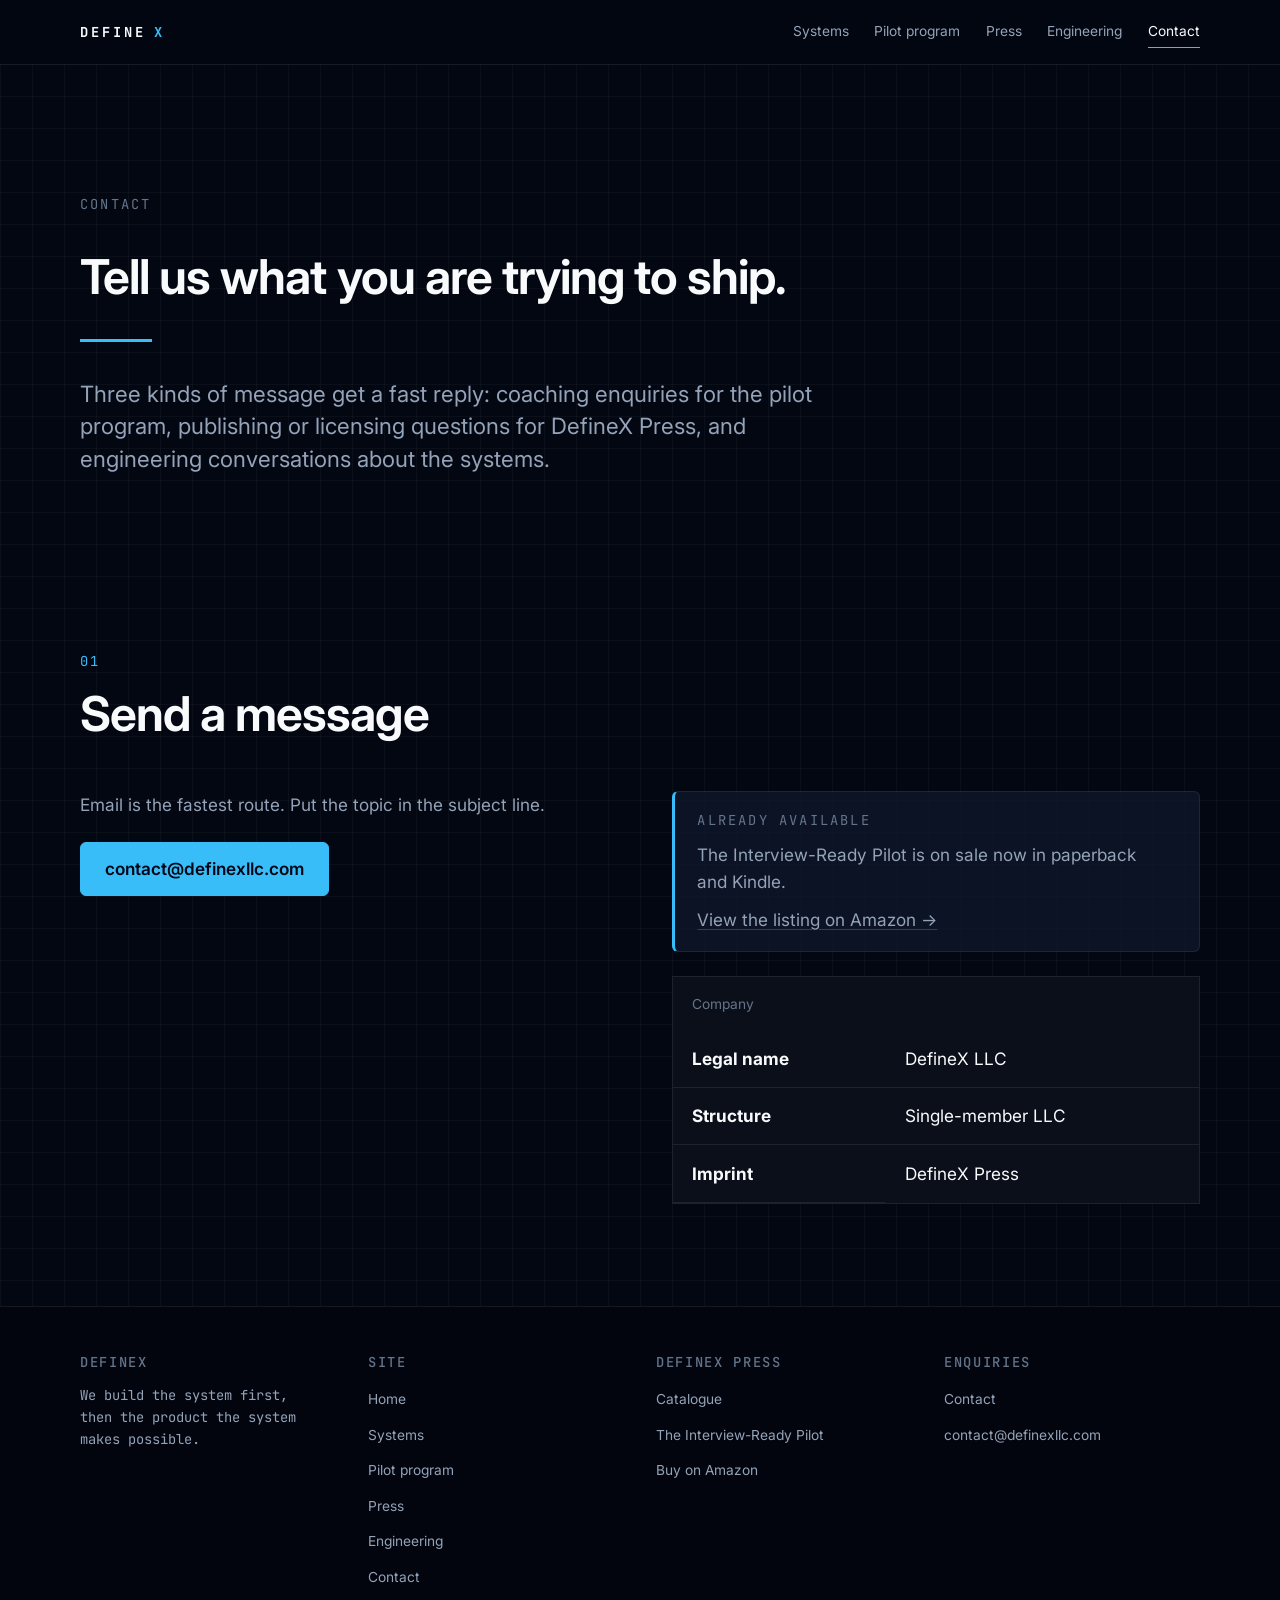
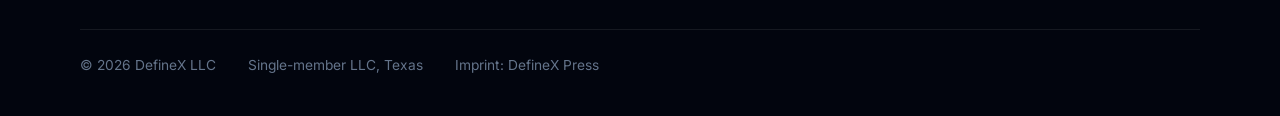
==== commit 6398c54c: "feat(ui): apply aerospace dark terminal aesthetic, grid background, card elevation, and inlined fail" ====
--- a/contact/index.html
+++ b/contact/index.html
@@ -1,2 +1,2 @@
-<!DOCTYPE html><html lang="en"><head><meta charset="utf-8"><meta name="viewport" content="width=device-width, initial-scale=1"><title>Contact — DefineX LLC</title><meta name="description" content="Commercial, coaching and engineering enquiries for DefineX LLC."><link rel="canonical" href="https://definexllc.com/contact"><meta name="generator" content="Astro v7.4.2"><meta property="og:type" content="website"><meta property="og:site_name" content="DefineX LLC"><meta property="og:title" content="Contact — DefineX LLC"><meta property="og:description" content="Commercial, coaching and engineering enquiries for DefineX LLC."><meta property="og:url" content="https://definexllc.com/contact"><meta name="twitter:card" content="summary_large_image"><link rel="icon" href="/favicon.svg" type="image/svg+xml"><link rel="preconnect" href="https://fonts.googleapis.com"><link rel="preconnect" href="https://fonts.gstatic.com" crossorigin><link href="https://fonts.googleapis.com/css2?family=Inter:wght@300;400;500;600;700&family=JetBrains+Mono:wght@400;500;600&display=swap" rel="stylesheet"><script type="application/ld+json">{"@context":"https://schema.org","@type":"Organization","name":"DefineX LLC","alternateName":"DefineX","url":"https://definexllc.com/","description":"An applied-AI studio that ships production agentic systems and the training products built on top of them.","subOrganization":{"@type":"Organization","name":"DefineX Press"}}</script><link rel="stylesheet" href="/_astro/Base.DR_2ThDD.css"><style id="inline-base">:root{--paper:#faf9f6;--paper-raised:#fff;--paper-sunk:#f1efe9;--ink:#12161a;--ink-soft:#4a545e;--ink-faint:#767f89;--rule:#ddd9d0;--rule-strong:#bdb8ac;--accent:#0f5c6e;--accent-ink:#fff;--signal:#a8491a;--measure:64ch;--gutter:clamp(1rem, 4vw, 3rem);--shell:76rem;--step--1:clamp(.8rem, .78rem + .1vw, .86rem);--step-0:clamp(1rem, .97rem + .15vw, 1.075rem);--step-1:clamp(1.2rem, 1.1rem + .4vw, 1.4rem);--step-2:clamp(1.5rem, 1.3rem + .9vw, 2rem);--step-3:clamp(1.95rem, 1.5rem + 2vw, 3rem);--step-4:clamp(2.4rem, 1.6rem + 3.6vw, 4.25rem);--sans:ui-sans-serif, system-ui, -apple-system, "Segoe UI", Roboto, "Helvetica Neue", Arial, sans-serif;--mono:ui-monospace, "SFMono-Regular", "Cascadia Mono", "Segoe UI Mono", "Roboto Mono", Menlo, Consolas, monospace;color-scheme:light}@media (prefers-color-scheme:dark){:root{--paper:#0b0e11;--paper-raised:#12171c;--paper-sunk:#080a0c;--ink:#e9ece9;--ink-soft:#a7b2bb;--ink-faint:#7e8992;--rule:#242c33;--rule-strong:#3a444d;--accent:#5ab8ca;--accent-ink:#06181d;--signal:#e09156;color-scheme:dark}}*,:before,:after{box-sizing:border-box}html{-webkit-text-size-adjust:100%;scroll-behavior:smooth}@media (prefers-reduced-motion:reduce){html{scroll-behavior:auto}*,:before,:after{transition-duration:.01ms!important;animation-duration:.01ms!important}}body{background:var(--paper);color:var(--ink);font-family:var(--sans);font-size:var(--step-0);-webkit-font-smoothing:antialiased;text-rendering:optimizelegibility;margin:0;line-height:1.6}h1,h2,h3,h4{letter-spacing:-.02em;text-wrap:balance;margin:0;font-weight:650;line-height:1.08}h1{font-size:var(--step-4)}h2{font-size:var(--step-3)}h3{font-size:var(--step-1);letter-spacing:-.01em}p{max-width:var(--measure);text-wrap:pretty;margin:0}a{color:inherit;text-decoration-color:var(--rule-strong);text-underline-offset:.2em;text-decoration-thickness:1px}a:hover{text-decoration-color:var(--accent)}:where(a,button,summary,input,textarea):focus-visible{outline:2px solid var(--accent);outline-offset:3px;border-radius:2px}ul,ol{margin:0;padding:0}li{list-style:none}.shell{width:100%;max-width:var(--shell);padding-inline:var(--gutter);margin-inline:auto}.skip-link{z-index:100;background:var(--accent);color:var(--accent-ink);padding:.6rem 1rem;position:absolute;top:0;left:-9999px}.skip-link:focus{left:0}.eyebrow{font-family:var(--mono);font-size:var(--step--1);letter-spacing:.16em;text-transform:uppercase;color:var(--ink-faint);margin:0}.lede{font-size:var(--step-1);color:var(--ink-soft);max-width:54ch;line-height:1.45}.prose{color:var(--ink-soft)}.mono{font-family:var(--mono);font-size:var(--step--1)}.masthead{z-index:20;background:var(--paper);border-bottom:1px solid var(--rule);position:sticky;top:0}.masthead__inner{flex-wrap:wrap;justify-content:space-between;align-items:center;gap:1.5rem;min-height:4rem;padding-block:.5rem;display:flex}.wordmark{font-family:var(--mono);letter-spacing:.22em;text-transform:uppercase;font-weight:700;font-size:var(--step--1);align-items:baseline;gap:.5rem;text-decoration:none;display:inline-flex}.wordmark em{color:var(--accent);letter-spacing:.1em;font-style:normal}.nav{flex-wrap:wrap;align-items:center;gap:clamp(.75rem,2vw,1.6rem);display:flex}.nav a{font-size:var(--step--1);color:var(--ink-soft);border-bottom:1px solid #0000;padding-block:.25rem;text-decoration:none}.nav a:hover,.nav a[aria-current=page]{color:var(--ink);border-bottom-color:var(--accent)}.section{border-top:1px solid var(--rule);padding-block:clamp(3.5rem,8vw,7rem)}.section--flush{border-top:0}.section--sunk{background:var(--paper-sunk)}.section__head{gap:1rem;margin-bottom:clamp(2rem,4vw,3.25rem);display:grid}.section__index{font-family:var(--mono);font-size:var(--step--1);color:var(--accent);letter-spacing:.14em}.hero{gap:clamp(1.5rem,3vw,2.25rem);padding-block:clamp(3.5rem,10vw,8rem) clamp(2.5rem,6vw,4.5rem);display:grid}.hero h1{max-width:32ch}.hero__rule{background:var(--accent);border:0;width:4.5rem;height:3px;margin:0}.strip{border:1px solid var(--rule);background:var(--paper-raised);grid-template-columns:repeat(auto-fit,minmax(10rem,1fr));display:grid}.strip__cell{border-right:1px solid var(--rule);padding:1.25rem 1.4rem}.strip__cell:last-child{border-right:0}.strip__value{font-size:var(--step-2);letter-spacing:-.03em;font-variant-numeric:tabular-nums;font-weight:650;display:block}.strip__label{font-family:var(--mono);font-size:var(--step--1);text-transform:uppercase;letter-spacing:.1em;color:var(--ink-faint);margin-top:.3rem;display:block}@media (width<=40rem){.strip__cell{border-right:0;border-bottom:1px solid var(--rule)}.strip__cell:last-child{border-bottom:0}}.grid{background:var(--paper-raised);border:1px solid var(--rule);gap:1px;display:grid}.grid--2{grid-template-columns:repeat(auto-fit,minmax(min(100%,22rem),1fr))}.grid--3{grid-template-columns:repeat(auto-fit,minmax(min(100%,17rem),1fr))}.card{background:var(--paper-raised);box-shadow:0 0 0 1px var(--rule);align-content:start;gap:.85rem;padding:clamp(1.4rem,3vw,2rem);display:grid}.card__role{font-family:var(--mono);font-size:var(--step--1);color:var(--signal);letter-spacing:.04em}.card__surface{font-family:var(--mono);font-size:var(--step--1);color:var(--ink-faint);border-top:1px solid var(--rule);margin-top:.3rem;padding-top:.85rem}.ticks{gap:.7rem;display:grid}.ticks li{color:var(--ink-soft);grid-template-columns:1.1rem 1fr;gap:.7rem;display:grid}.ticks li:before{content:"";background:var(--accent);width:.45rem;height:.45rem;margin-top:.55em;transform:rotate(45deg)}.numbered{counter-reset:step;gap:1.5rem;display:grid}.numbered>li{counter-increment:step;gap:.4rem;display:grid}.numbered>li:before{content:counter(step, decimal-leading-zero);font-family:var(--mono);font-size:var(--step--1);color:var(--accent);letter-spacing:.1em}.table-wrap{border:1px solid var(--rule);background:var(--paper-raised);overflow-x:auto}table{border-collapse:collapse;width:100%;font-size:var(--step-0)}caption{text-align:left;color:var(--ink-faint);font-size:var(--step--1);padding:1rem 1.2rem}th,td{text-align:left;border-bottom:1px solid var(--rule);vertical-align:top;padding:.9rem 1.2rem}thead th{font-family:var(--mono);font-size:var(--step--1);text-transform:uppercase;letter-spacing:.1em;color:var(--ink-faint);font-weight:500}tbody tr:last-child td{border-bottom:0}.tier{background:var(--paper-raised);box-shadow:0 0 0 1px var(--rule);align-content:start;gap:1rem;padding:clamp(1.5rem,3vw,2.1rem);display:grid}.tier--recommended{box-shadow:0 0 0 1px var(--rule), inset 3px 0 0 var(--accent)}.tier__flag{min-height:1.75rem}.tier__price{font-size:var(--step-2);letter-spacing:-.03em;font-weight:650}.tier__price[data-unset=true]{font-size:var(--step-1);color:var(--ink-faint);letter-spacing:0}.badge{font-family:var(--mono);font-size:var(--step--1);text-transform:uppercase;letter-spacing:.12em;color:var(--accent);border:1px solid var(--accent);padding:.15rem .5rem;display:inline-block}.callout{border-left:3px solid var(--signal);background:var(--paper-raised);gap:.6rem;padding:1.1rem 1.4rem;display:grid}.btn-row{flex-wrap:wrap;gap:.9rem;display:flex}.btn{font-size:var(--step-0);border:1px solid var(--accent);background:var(--accent);color:var(--accent-ink);align-items:center;gap:.5rem;padding:.75rem 1.4rem;font-weight:550;text-decoration:none;transition:opacity .15s;display:inline-flex}.btn:hover{opacity:.88}.btn--ghost{color:var(--ink);border-color:var(--rule-strong);background:0 0}.btn--ghost:hover{border-color:var(--accent);opacity:1}.field{gap:.4rem;display:grid}.field label{font-size:var(--step--1);font-weight:550}.field input,.field textarea{font:inherit;font-size:var(--step-0);color:var(--ink);background:var(--paper-raised);border:1px solid var(--rule-strong);width:100%;padding:.7rem .85rem}.field textarea{resize:vertical;min-height:9rem}.footer{border-top:1px solid var(--rule);background:var(--paper-sunk);padding-block:3rem 2.5rem}.footer__grid{grid-template-columns:repeat(auto-fit,minmax(min(100%,14rem),1fr));gap:2rem;display:grid}.footer h2{font-family:var(--mono);font-size:var(--step--1);text-transform:uppercase;letter-spacing:.12em;color:var(--ink-faint);margin-bottom:.9rem;font-weight:500}.footer ul{gap:.5rem;display:grid}.footer a{font-size:var(--step--1);color:var(--ink-soft);text-decoration:none}.footer a:hover{color:var(--ink);text-decoration:underline}.footer__legal{border-top:1px solid var(--rule);font-size:var(--step--1);color:var(--ink-faint);flex-wrap:wrap;gap:.75rem 2rem;margin-top:2.5rem;padding-top:1.5rem;display:flex}.stack{gap:clamp(1rem,2vw,1.5rem);display:grid}.stack--tight{gap:.75rem}.split{grid-template-columns:repeat(auto-fit,minmax(min(100%,20rem),1fr));align-items:start;gap:clamp(2rem,5vw,4rem);display:grid}.visually-hidden{clip-path:inset(50%);white-space:nowrap;width:1px;height:1px;margin:-1px;padding:0;position:absolute;overflow:hidden}
+<!DOCTYPE html><html lang="en"><head><meta charset="utf-8"><meta name="viewport" content="width=device-width, initial-scale=1"><title>Contact — DefineX LLC</title><meta name="description" content="Commercial, coaching and engineering enquiries for DefineX LLC."><link rel="canonical" href="https://definexllc.com/contact"><meta name="generator" content="Astro v7.4.2"><meta property="og:type" content="website"><meta property="og:site_name" content="DefineX LLC"><meta property="og:title" content="Contact — DefineX LLC"><meta property="og:description" content="Commercial, coaching and engineering enquiries for DefineX LLC."><meta property="og:url" content="https://definexllc.com/contact"><meta name="twitter:card" content="summary_large_image"><link rel="icon" href="/favicon.svg" type="image/svg+xml"><link rel="preconnect" href="https://fonts.googleapis.com"><link rel="preconnect" href="https://fonts.gstatic.com" crossorigin><link href="https://fonts.googleapis.com/css2?family=Inter:wght@300;400;500;600;700&family=JetBrains+Mono:wght@400;500;600&display=swap" rel="stylesheet"><script type="application/ld+json">{"@context":"https://schema.org","@type":"Organization","name":"DefineX LLC","alternateName":"DefineX","url":"https://definexllc.com/","description":"An applied-AI studio that ships production agentic systems and the training products built on top of them.","subOrganization":{"@type":"Organization","name":"DefineX Press"}}</script><link rel="stylesheet" href="/_astro/Base.DR_2ThDD.css"><style id="inline-base">:root{--paper:#030712;--paper-raised:#0b0f19;--paper-sunk:#02050e;--ink:#f8fafc;--ink-soft:#94a3b8;--ink-faint:#64748b;--rule:#ffffff14;--rule-strong:#ffffff2e;--accent:#38bdf8;--accent-ink:#020617;--signal:#38bdf8;--measure:64ch;--gutter:clamp(1rem, 4vw, 3rem);--shell:76rem;--step--1:clamp(.8rem, .78rem + .1vw, .86rem);--step-0:clamp(1rem, .97rem + .15vw, 1.075rem);--step-1:clamp(1.2rem, 1.1rem + .4vw, 1.4rem);--step-2:clamp(1.5rem, 1.3rem + .9vw, 2rem);--step-3:clamp(1.95rem, 1.5rem + 2vw, 3rem);--step-4:clamp(2.4rem, 1.6rem + 3.6vw, 4.25rem);--sans:"Inter", ui-sans-serif, system-ui, -apple-system, "Segoe UI", Roboto, "Helvetica Neue", Arial, sans-serif;--mono:"JetBrains Mono", ui-monospace, "SFMono-Regular", "Cascadia Mono", "Segoe UI Mono", "Roboto Mono", Menlo, Consolas, monospace;color-scheme:dark}@media (prefers-color-scheme:dark){:root{--paper:#030712;--paper-raised:#0b0f19;--paper-sunk:#02050e;--ink:#f8fafc;--ink-soft:#94a3b8;--ink-faint:#64748b;--rule:#ffffff14;--rule-strong:#ffffff2e;--accent:#38bdf8;--accent-ink:#020617;--signal:#38bdf8;color-scheme:dark}}*,:before,:after{box-sizing:border-box}html{-webkit-text-size-adjust:100%;scroll-behavior:smooth}@media (prefers-reduced-motion:reduce){html{scroll-behavior:auto}*,:before,:after{transition-duration:.01ms!important;animation-duration:.01ms!important}}body{background-color:var(--paper);color:var(--ink);font-family:var(--sans);font-size:var(--step-0);-webkit-font-smoothing:antialiased;text-rendering:optimizelegibility;background-image:linear-gradient(90deg,#ffffff08 1px,#0000 1px),linear-gradient(#ffffff08 1px,#0000 1px);background-size:32px 32px;margin:0;line-height:1.6}h1,h2,h3,h4{letter-spacing:-.02em;text-wrap:balance;margin:0;font-weight:650;line-height:1.08}h1{font-size:var(--step-4)}h2{font-size:var(--step-3)}h3{font-size:var(--step-1);letter-spacing:-.01em}p{max-width:var(--measure);text-wrap:pretty;margin:0}a{color:inherit;text-decoration-color:var(--rule-strong);text-underline-offset:.2em;text-decoration-thickness:1px}a:hover{text-decoration-color:var(--accent)}:where(a,button,summary,input,textarea):focus-visible{outline:2px solid var(--accent);outline-offset:3px;border-radius:2px}ul,ol{margin:0;padding:0}li{list-style:none}.shell{width:100%;max-width:var(--shell);padding-inline:var(--gutter);margin-inline:auto}.skip-link{z-index:100;background:var(--accent);color:var(--accent-ink);padding:.6rem 1rem;position:absolute;top:0;left:-9999px}.skip-link:focus{left:0}.eyebrow{font-family:var(--mono);font-size:var(--step--1);letter-spacing:.16em;text-transform:uppercase;color:var(--ink-faint);margin:0}.lede{font-size:var(--step-1);color:var(--ink-soft);max-width:54ch;line-height:1.45}.prose{color:var(--ink-soft)}.mono{font-family:var(--mono);font-size:var(--step--1)}.masthead{z-index:20;-webkit-backdrop-filter:blur(12px);border-bottom:1px solid var(--rule);background:#030712d9;position:sticky;top:0}.masthead__inner{flex-wrap:wrap;justify-content:space-between;align-items:center;gap:1.5rem;min-height:4rem;padding-block:.5rem;display:flex}.wordmark{font-family:var(--mono);letter-spacing:.22em;text-transform:uppercase;font-weight:700;font-size:var(--step--1);align-items:baseline;gap:.5rem;text-decoration:none;display:inline-flex}.wordmark em{color:var(--accent);letter-spacing:.1em;font-style:normal}.nav{flex-wrap:wrap;align-items:center;gap:clamp(.75rem,2vw,1.6rem);display:flex}.nav a{font-size:var(--step--1);color:var(--ink-soft);border-bottom:1px solid #0000;padding-block:.25rem;text-decoration:none}.nav a:hover,.nav a[aria-current=page]{color:var(--ink);border-bottom-color:var(--accent)}.section{border-top:1px solid var(--rule);padding-block:clamp(3.5rem,8vw,7rem)}.section--flush{border-top:0}.section--sunk{background:var(--paper-sunk)}.section__head{gap:1rem;margin-bottom:clamp(2rem,4vw,3.25rem);display:grid}.section__index{font-family:var(--mono);font-size:var(--step--1);color:var(--accent);letter-spacing:.14em}.hero{gap:clamp(1.5rem,3vw,2.25rem);padding-block:clamp(3.5rem,10vw,8rem) clamp(2.5rem,6vw,4.5rem);display:grid}.hero h1{max-width:32ch}.hero__rule{background:var(--accent);border:0;width:4.5rem;height:3px;margin:0}.strip{border:1px solid var(--rule);-webkit-backdrop-filter:blur(8px);background:#0f172aa6;border-radius:8px;grid-template-columns:repeat(auto-fit,minmax(10rem,1fr));display:grid;overflow:hidden}.strip__cell{border-right:1px solid var(--rule);padding:1.25rem 1.4rem}.strip__cell:last-child{border-right:0}.strip__value{font-size:var(--step-2);letter-spacing:-.03em;font-variant-numeric:tabular-nums;color:var(--accent);font-weight:650;display:block}.strip__label{font-family:var(--mono);font-size:var(--step--1);text-transform:uppercase;letter-spacing:.1em;color:var(--ink-faint);margin-top:.3rem;display:block}@media (width<=40rem){.strip__cell{border-right:0;border-bottom:1px solid var(--rule)}.strip__cell:last-child{border-bottom:0}}.grid{background:0 0;border:0;gap:1.25rem;display:grid}.grid--2{grid-template-columns:repeat(auto-fit,minmax(min(100%,22rem),1fr))}.grid--3{grid-template-columns:repeat(auto-fit,minmax(min(100%,17rem),1fr))}.card{-webkit-backdrop-filter:blur(8px);border:1px solid var(--rule);background:#0f172ab3;border-radius:8px;align-content:start;gap:.85rem;padding:clamp(1.4rem,3vw,2rem);transition:border-color .2s,transform .2s,box-shadow .2s;display:grid}.card:hover{border-color:#38bdf866;transform:translateY(-2px);box-shadow:0 8px 24px -4px #38bdf81f}.card__role{font-family:var(--mono);font-size:var(--step--1);color:var(--accent);letter-spacing:.04em}.card__surface{font-family:var(--mono);font-size:var(--step--1);color:var(--ink-faint);border-top:1px solid var(--rule);margin-top:.3rem;padding-top:.85rem}.ticks{gap:.7rem;display:grid}.ticks li{color:var(--ink-soft);grid-template-columns:1.1rem 1fr;gap:.7rem;display:grid}.ticks li:before{content:"";background:var(--accent);width:.45rem;height:.45rem;margin-top:.55em;transform:rotate(45deg)}.numbered{counter-reset:step;gap:1.5rem;display:grid}.numbered>li{counter-increment:step;gap:.4rem;display:grid}.numbered>li:before{content:counter(step, decimal-leading-zero);font-family:var(--mono);font-size:var(--step--1);color:var(--accent);letter-spacing:.1em}.table-wrap{border:1px solid var(--rule);background:var(--paper-raised);overflow-x:auto}table{border-collapse:collapse;width:100%;font-size:var(--step-0)}caption{text-align:left;color:var(--ink-faint);font-size:var(--step--1);padding:1rem 1.2rem}th,td{text-align:left;border-bottom:1px solid var(--rule);vertical-align:top;padding:.9rem 1.2rem}thead th{font-family:var(--mono);font-size:var(--step--1);text-transform:uppercase;letter-spacing:.1em;color:var(--ink-faint);font-weight:500}tbody tr:last-child td{border-bottom:0}.tier{-webkit-backdrop-filter:blur(8px);border:1px solid var(--rule);background:#0f172ab3;border-radius:8px;align-content:start;gap:1rem;padding:clamp(1.5rem,3vw,2.1rem);display:grid}.tier--recommended{box-shadow:0 0 25px #38bdf826, inset 3px 0 0 var(--accent);border-color:#38bdf899}.tier__flag{min-height:1.75rem}.tier__price{font-size:var(--step-2);letter-spacing:-.03em;color:#fff;font-weight:650}.tier__price[data-unset=true]{font-size:var(--step-1);color:var(--ink-faint);letter-spacing:0}.badge{font-family:var(--mono);font-size:var(--step--1);text-transform:uppercase;letter-spacing:.12em;color:var(--accent);background:#38bdf81a;border:1px solid #38bdf84d;border-radius:4px;padding:.2rem .6rem;display:inline-block}.callout{border-left:3px solid var(--accent);border-top:1px solid var(--rule);border-right:1px solid var(--rule);border-bottom:1px solid var(--rule);background:#0f172acc;border-radius:6px;gap:.6rem;padding:1.1rem 1.4rem;display:grid}.btn-row{flex-wrap:wrap;gap:.9rem;display:flex}.btn{font-size:var(--step-0);border:1px solid var(--accent);background:var(--accent);color:var(--accent-ink);border-radius:6px;align-items:center;gap:.5rem;padding:.75rem 1.5rem;font-weight:600;text-decoration:none;transition:all .15s;display:inline-flex}.btn:hover{opacity:1;background:#7dd3fc;border-color:#7dd3fc;box-shadow:0 0 15px #38bdf866}.btn--ghost{color:var(--ink);background:#ffffff0a;border:1px solid #ffffff2e;border-radius:6px}.btn--ghost:hover{border-color:var(--accent);color:var(--accent);opacity:1;background:#38bdf814}.field{gap:.4rem;display:grid}.field label{font-size:var(--step--1);font-weight:550}.field input,.field textarea{font:inherit;font-size:var(--step-0);color:var(--ink);background:var(--paper-raised);border:1px solid var(--rule-strong);width:100%;padding:.7rem .85rem}.field textarea{resize:vertical;min-height:9rem}.footer{border-top:1px solid var(--rule);background:var(--paper-sunk);padding-block:3rem 2.5rem}.footer__grid{grid-template-columns:repeat(auto-fit,minmax(min(100%,14rem),1fr));gap:2rem;display:grid}.footer h2{font-family:var(--mono);font-size:var(--step--1);text-transform:uppercase;letter-spacing:.12em;color:var(--ink-faint);margin-bottom:.9rem;font-weight:500}.footer ul{gap:.5rem;display:grid}.footer a{font-size:var(--step--1);color:var(--ink-soft);text-decoration:none}.footer a:hover{color:var(--ink);text-decoration:underline}.footer__legal{border-top:1px solid var(--rule);font-size:var(--step--1);color:var(--ink-faint);flex-wrap:wrap;gap:.75rem 2rem;margin-top:2.5rem;padding-top:1.5rem;display:flex}.stack{gap:clamp(1rem,2vw,1.5rem);display:grid}.stack--tight{gap:.75rem}.split{grid-template-columns:repeat(auto-fit,minmax(min(100%,20rem),1fr));align-items:start;gap:clamp(2rem,5vw,4rem);display:grid}.visually-hidden{clip-path:inset(50%);white-space:nowrap;width:1px;height:1px;margin:-1px;padding:0;position:absolute;overflow:hidden}
 </style></head><body><a class="skip-link" href="#main">Skip to content</a><header class="masthead"><div class="shell masthead__inner"><a class="wordmark" href="/" aria-label="DefineX LLC home">Define<em>X</em></a><nav class="nav" aria-label="Primary"><a href="/systems">Systems</a><a href="/pilot-program">Pilot program</a><a href="/press">Press</a><a href="/engineering">Engineering</a><a href="/contact" aria-current="page">Contact</a></nav></div></header><main id="main"><div class="shell hero"><p class="eyebrow">Contact</p><h1 style="font-size: var(--step-3);">Tell us what you are trying to ship.</h1><hr class="hero__rule"><p class="lede">Three kinds of message get a fast reply: coaching enquiries for the pilot program, publishing or licensing questions for DefineX Press, and engineering conversations about the systems.</p></div><section class="section section--flush"><div class="shell"><div class="section__head"><p class="section__index">01</p><h2>Send a message</h2></div><div class="split"><div class="stack"><p class="prose">Email is the fastest route. Put the topic in the subject line.</p><div class="btn-row"><a class="btn" href="mailto:contact@definexllc.com">contact@definexllc.com</a></div></div><div class="stack"><div class="callout"><p class="eyebrow">Already available</p><p class="prose">The Interview-Ready Pilot is on sale now in paperback and Kindle.</p><p class="prose"><a href="https://www.amazon.com/dp/B0GX33TKL5" rel="noopener noreferrer nofollow" target="_blank">View the listing on Amazon &rarr;</a></p></div><div class="table-wrap"><table><caption>Company</caption><tbody><tr><th scope="row">Legal name</th><td>DefineX LLC</td></tr><tr><th scope="row">Structure</th><td>Single-member LLC</td></tr><tr><th scope="row">Imprint</th><td>DefineX Press</td></tr></tbody></table></div></div></div></div></section></main><footer class="footer"><div class="shell"><div class="footer__grid"><div><h2>DefineX</h2><p class="prose mono">We build the system first, then the product the system makes possible.</p></div><nav aria-label="Footer"><h2>Site</h2><ul><li><a href="/">Home</a></li><li><a href="/systems">Systems</a></li><li><a href="/pilot-program">Pilot program</a></li><li><a href="/press">Press</a></li><li><a href="/engineering">Engineering</a></li><li><a href="/contact">Contact</a></li></ul></nav><div><h2>DefineX Press</h2><ul><li><a href="/press">Catalogue</a></li><li><a href="/pilot-program">The Interview-Ready Pilot</a></li><li><a href="https://www.amazon.com/dp/B0GX33TKL5" rel="noopener noreferrer nofollow" target="_blank">Buy on Amazon</a></li></ul></div><div><h2>Enquiries</h2><ul><li><a href="/contact">Contact</a></li><li><a href="mailto:contact@definexllc.com">contact@definexllc.com</a></li></ul></div></div><div class="footer__legal"><span>&copy; 2026 DefineX LLC</span><span>Single-member LLC, Texas</span><span>Imprint: DefineX Press</span></div></div></footer></body></html>
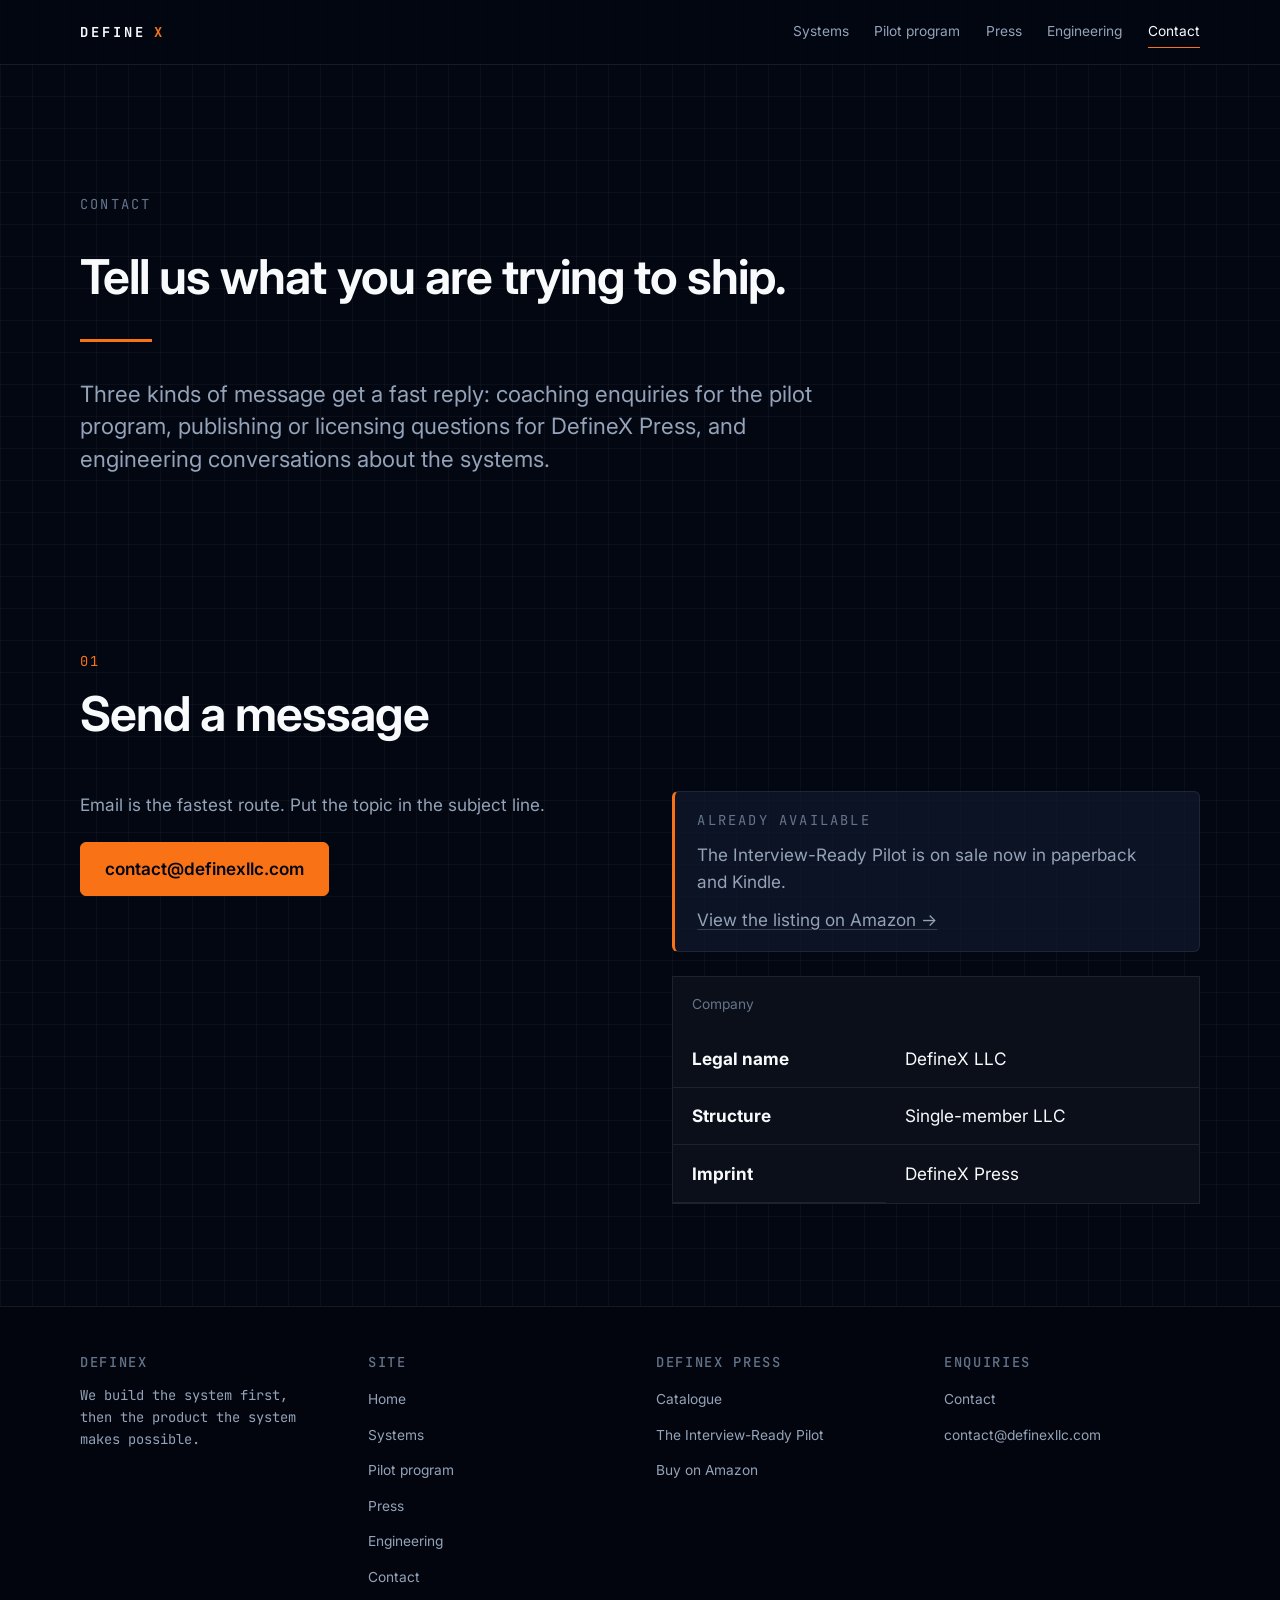
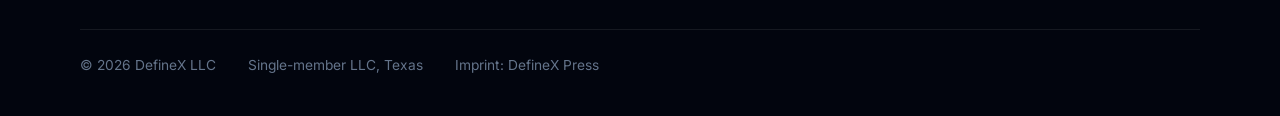
==== commit 52de37ff: "feat(palette): switch to flight-deck orange and cockpit warning yellow" ====
--- a/contact/index.html
+++ b/contact/index.html
@@ -1,2 +1,2 @@
-<!DOCTYPE html><html lang="en"><head><meta charset="utf-8"><meta name="viewport" content="width=device-width, initial-scale=1"><title>Contact — DefineX LLC</title><meta name="description" content="Commercial, coaching and engineering enquiries for DefineX LLC."><link rel="canonical" href="https://definexllc.com/contact"><meta name="generator" content="Astro v7.4.2"><meta property="og:type" content="website"><meta property="og:site_name" content="DefineX LLC"><meta property="og:title" content="Contact — DefineX LLC"><meta property="og:description" content="Commercial, coaching and engineering enquiries for DefineX LLC."><meta property="og:url" content="https://definexllc.com/contact"><meta name="twitter:card" content="summary_large_image"><link rel="icon" href="/favicon.svg" type="image/svg+xml"><link rel="preconnect" href="https://fonts.googleapis.com"><link rel="preconnect" href="https://fonts.gstatic.com" crossorigin><link href="https://fonts.googleapis.com/css2?family=Inter:wght@300;400;500;600;700&family=JetBrains+Mono:wght@400;500;600&display=swap" rel="stylesheet"><script type="application/ld+json">{"@context":"https://schema.org","@type":"Organization","name":"DefineX LLC","alternateName":"DefineX","url":"https://definexllc.com/","description":"An applied-AI studio that ships production agentic systems and the training products built on top of them.","subOrganization":{"@type":"Organization","name":"DefineX Press"}}</script><link rel="stylesheet" href="/_astro/Base.DR_2ThDD.css"><style id="inline-base">:root{--paper:#030712;--paper-raised:#0b0f19;--paper-sunk:#02050e;--ink:#f8fafc;--ink-soft:#94a3b8;--ink-faint:#64748b;--rule:#ffffff14;--rule-strong:#ffffff2e;--accent:#38bdf8;--accent-ink:#020617;--signal:#38bdf8;--measure:64ch;--gutter:clamp(1rem, 4vw, 3rem);--shell:76rem;--step--1:clamp(.8rem, .78rem + .1vw, .86rem);--step-0:clamp(1rem, .97rem + .15vw, 1.075rem);--step-1:clamp(1.2rem, 1.1rem + .4vw, 1.4rem);--step-2:clamp(1.5rem, 1.3rem + .9vw, 2rem);--step-3:clamp(1.95rem, 1.5rem + 2vw, 3rem);--step-4:clamp(2.4rem, 1.6rem + 3.6vw, 4.25rem);--sans:"Inter", ui-sans-serif, system-ui, -apple-system, "Segoe UI", Roboto, "Helvetica Neue", Arial, sans-serif;--mono:"JetBrains Mono", ui-monospace, "SFMono-Regular", "Cascadia Mono", "Segoe UI Mono", "Roboto Mono", Menlo, Consolas, monospace;color-scheme:dark}@media (prefers-color-scheme:dark){:root{--paper:#030712;--paper-raised:#0b0f19;--paper-sunk:#02050e;--ink:#f8fafc;--ink-soft:#94a3b8;--ink-faint:#64748b;--rule:#ffffff14;--rule-strong:#ffffff2e;--accent:#38bdf8;--accent-ink:#020617;--signal:#38bdf8;color-scheme:dark}}*,:before,:after{box-sizing:border-box}html{-webkit-text-size-adjust:100%;scroll-behavior:smooth}@media (prefers-reduced-motion:reduce){html{scroll-behavior:auto}*,:before,:after{transition-duration:.01ms!important;animation-duration:.01ms!important}}body{background-color:var(--paper);color:var(--ink);font-family:var(--sans);font-size:var(--step-0);-webkit-font-smoothing:antialiased;text-rendering:optimizelegibility;background-image:linear-gradient(90deg,#ffffff08 1px,#0000 1px),linear-gradient(#ffffff08 1px,#0000 1px);background-size:32px 32px;margin:0;line-height:1.6}h1,h2,h3,h4{letter-spacing:-.02em;text-wrap:balance;margin:0;font-weight:650;line-height:1.08}h1{font-size:var(--step-4)}h2{font-size:var(--step-3)}h3{font-size:var(--step-1);letter-spacing:-.01em}p{max-width:var(--measure);text-wrap:pretty;margin:0}a{color:inherit;text-decoration-color:var(--rule-strong);text-underline-offset:.2em;text-decoration-thickness:1px}a:hover{text-decoration-color:var(--accent)}:where(a,button,summary,input,textarea):focus-visible{outline:2px solid var(--accent);outline-offset:3px;border-radius:2px}ul,ol{margin:0;padding:0}li{list-style:none}.shell{width:100%;max-width:var(--shell);padding-inline:var(--gutter);margin-inline:auto}.skip-link{z-index:100;background:var(--accent);color:var(--accent-ink);padding:.6rem 1rem;position:absolute;top:0;left:-9999px}.skip-link:focus{left:0}.eyebrow{font-family:var(--mono);font-size:var(--step--1);letter-spacing:.16em;text-transform:uppercase;color:var(--ink-faint);margin:0}.lede{font-size:var(--step-1);color:var(--ink-soft);max-width:54ch;line-height:1.45}.prose{color:var(--ink-soft)}.mono{font-family:var(--mono);font-size:var(--step--1)}.masthead{z-index:20;-webkit-backdrop-filter:blur(12px);border-bottom:1px solid var(--rule);background:#030712d9;position:sticky;top:0}.masthead__inner{flex-wrap:wrap;justify-content:space-between;align-items:center;gap:1.5rem;min-height:4rem;padding-block:.5rem;display:flex}.wordmark{font-family:var(--mono);letter-spacing:.22em;text-transform:uppercase;font-weight:700;font-size:var(--step--1);align-items:baseline;gap:.5rem;text-decoration:none;display:inline-flex}.wordmark em{color:var(--accent);letter-spacing:.1em;font-style:normal}.nav{flex-wrap:wrap;align-items:center;gap:clamp(.75rem,2vw,1.6rem);display:flex}.nav a{font-size:var(--step--1);color:var(--ink-soft);border-bottom:1px solid #0000;padding-block:.25rem;text-decoration:none}.nav a:hover,.nav a[aria-current=page]{color:var(--ink);border-bottom-color:var(--accent)}.section{border-top:1px solid var(--rule);padding-block:clamp(3.5rem,8vw,7rem)}.section--flush{border-top:0}.section--sunk{background:var(--paper-sunk)}.section__head{gap:1rem;margin-bottom:clamp(2rem,4vw,3.25rem);display:grid}.section__index{font-family:var(--mono);font-size:var(--step--1);color:var(--accent);letter-spacing:.14em}.hero{gap:clamp(1.5rem,3vw,2.25rem);padding-block:clamp(3.5rem,10vw,8rem) clamp(2.5rem,6vw,4.5rem);display:grid}.hero h1{max-width:32ch}.hero__rule{background:var(--accent);border:0;width:4.5rem;height:3px;margin:0}.strip{border:1px solid var(--rule);-webkit-backdrop-filter:blur(8px);background:#0f172aa6;border-radius:8px;grid-template-columns:repeat(auto-fit,minmax(10rem,1fr));display:grid;overflow:hidden}.strip__cell{border-right:1px solid var(--rule);padding:1.25rem 1.4rem}.strip__cell:last-child{border-right:0}.strip__value{font-size:var(--step-2);letter-spacing:-.03em;font-variant-numeric:tabular-nums;color:var(--accent);font-weight:650;display:block}.strip__label{font-family:var(--mono);font-size:var(--step--1);text-transform:uppercase;letter-spacing:.1em;color:var(--ink-faint);margin-top:.3rem;display:block}@media (width<=40rem){.strip__cell{border-right:0;border-bottom:1px solid var(--rule)}.strip__cell:last-child{border-bottom:0}}.grid{background:0 0;border:0;gap:1.25rem;display:grid}.grid--2{grid-template-columns:repeat(auto-fit,minmax(min(100%,22rem),1fr))}.grid--3{grid-template-columns:repeat(auto-fit,minmax(min(100%,17rem),1fr))}.card{-webkit-backdrop-filter:blur(8px);border:1px solid var(--rule);background:#0f172ab3;border-radius:8px;align-content:start;gap:.85rem;padding:clamp(1.4rem,3vw,2rem);transition:border-color .2s,transform .2s,box-shadow .2s;display:grid}.card:hover{border-color:#38bdf866;transform:translateY(-2px);box-shadow:0 8px 24px -4px #38bdf81f}.card__role{font-family:var(--mono);font-size:var(--step--1);color:var(--accent);letter-spacing:.04em}.card__surface{font-family:var(--mono);font-size:var(--step--1);color:var(--ink-faint);border-top:1px solid var(--rule);margin-top:.3rem;padding-top:.85rem}.ticks{gap:.7rem;display:grid}.ticks li{color:var(--ink-soft);grid-template-columns:1.1rem 1fr;gap:.7rem;display:grid}.ticks li:before{content:"";background:var(--accent);width:.45rem;height:.45rem;margin-top:.55em;transform:rotate(45deg)}.numbered{counter-reset:step;gap:1.5rem;display:grid}.numbered>li{counter-increment:step;gap:.4rem;display:grid}.numbered>li:before{content:counter(step, decimal-leading-zero);font-family:var(--mono);font-size:var(--step--1);color:var(--accent);letter-spacing:.1em}.table-wrap{border:1px solid var(--rule);background:var(--paper-raised);overflow-x:auto}table{border-collapse:collapse;width:100%;font-size:var(--step-0)}caption{text-align:left;color:var(--ink-faint);font-size:var(--step--1);padding:1rem 1.2rem}th,td{text-align:left;border-bottom:1px solid var(--rule);vertical-align:top;padding:.9rem 1.2rem}thead th{font-family:var(--mono);font-size:var(--step--1);text-transform:uppercase;letter-spacing:.1em;color:var(--ink-faint);font-weight:500}tbody tr:last-child td{border-bottom:0}.tier{-webkit-backdrop-filter:blur(8px);border:1px solid var(--rule);background:#0f172ab3;border-radius:8px;align-content:start;gap:1rem;padding:clamp(1.5rem,3vw,2.1rem);display:grid}.tier--recommended{box-shadow:0 0 25px #38bdf826, inset 3px 0 0 var(--accent);border-color:#38bdf899}.tier__flag{min-height:1.75rem}.tier__price{font-size:var(--step-2);letter-spacing:-.03em;color:#fff;font-weight:650}.tier__price[data-unset=true]{font-size:var(--step-1);color:var(--ink-faint);letter-spacing:0}.badge{font-family:var(--mono);font-size:var(--step--1);text-transform:uppercase;letter-spacing:.12em;color:var(--accent);background:#38bdf81a;border:1px solid #38bdf84d;border-radius:4px;padding:.2rem .6rem;display:inline-block}.callout{border-left:3px solid var(--accent);border-top:1px solid var(--rule);border-right:1px solid var(--rule);border-bottom:1px solid var(--rule);background:#0f172acc;border-radius:6px;gap:.6rem;padding:1.1rem 1.4rem;display:grid}.btn-row{flex-wrap:wrap;gap:.9rem;display:flex}.btn{font-size:var(--step-0);border:1px solid var(--accent);background:var(--accent);color:var(--accent-ink);border-radius:6px;align-items:center;gap:.5rem;padding:.75rem 1.5rem;font-weight:600;text-decoration:none;transition:all .15s;display:inline-flex}.btn:hover{opacity:1;background:#7dd3fc;border-color:#7dd3fc;box-shadow:0 0 15px #38bdf866}.btn--ghost{color:var(--ink);background:#ffffff0a;border:1px solid #ffffff2e;border-radius:6px}.btn--ghost:hover{border-color:var(--accent);color:var(--accent);opacity:1;background:#38bdf814}.field{gap:.4rem;display:grid}.field label{font-size:var(--step--1);font-weight:550}.field input,.field textarea{font:inherit;font-size:var(--step-0);color:var(--ink);background:var(--paper-raised);border:1px solid var(--rule-strong);width:100%;padding:.7rem .85rem}.field textarea{resize:vertical;min-height:9rem}.footer{border-top:1px solid var(--rule);background:var(--paper-sunk);padding-block:3rem 2.5rem}.footer__grid{grid-template-columns:repeat(auto-fit,minmax(min(100%,14rem),1fr));gap:2rem;display:grid}.footer h2{font-family:var(--mono);font-size:var(--step--1);text-transform:uppercase;letter-spacing:.12em;color:var(--ink-faint);margin-bottom:.9rem;font-weight:500}.footer ul{gap:.5rem;display:grid}.footer a{font-size:var(--step--1);color:var(--ink-soft);text-decoration:none}.footer a:hover{color:var(--ink);text-decoration:underline}.footer__legal{border-top:1px solid var(--rule);font-size:var(--step--1);color:var(--ink-faint);flex-wrap:wrap;gap:.75rem 2rem;margin-top:2.5rem;padding-top:1.5rem;display:flex}.stack{gap:clamp(1rem,2vw,1.5rem);display:grid}.stack--tight{gap:.75rem}.split{grid-template-columns:repeat(auto-fit,minmax(min(100%,20rem),1fr));align-items:start;gap:clamp(2rem,5vw,4rem);display:grid}.visually-hidden{clip-path:inset(50%);white-space:nowrap;width:1px;height:1px;margin:-1px;padding:0;position:absolute;overflow:hidden}
+<!DOCTYPE html><html lang="en"><head><meta charset="utf-8"><meta name="viewport" content="width=device-width, initial-scale=1"><title>Contact — DefineX LLC</title><meta name="description" content="Commercial, coaching and engineering enquiries for DefineX LLC."><link rel="canonical" href="https://definexllc.com/contact"><meta name="generator" content="Astro v7.4.2"><meta property="og:type" content="website"><meta property="og:site_name" content="DefineX LLC"><meta property="og:title" content="Contact — DefineX LLC"><meta property="og:description" content="Commercial, coaching and engineering enquiries for DefineX LLC."><meta property="og:url" content="https://definexllc.com/contact"><meta name="twitter:card" content="summary_large_image"><link rel="icon" href="/favicon.svg" type="image/svg+xml"><link rel="preconnect" href="https://fonts.googleapis.com"><link rel="preconnect" href="https://fonts.gstatic.com" crossorigin><link href="https://fonts.googleapis.com/css2?family=Inter:wght@300;400;500;600;700&family=JetBrains+Mono:wght@400;500;600&display=swap" rel="stylesheet"><script type="application/ld+json">{"@context":"https://schema.org","@type":"Organization","name":"DefineX LLC","alternateName":"DefineX","url":"https://definexllc.com/","description":"An applied-AI studio that ships production agentic systems and the training products built on top of them.","subOrganization":{"@type":"Organization","name":"DefineX Press"}}</script><link rel="stylesheet" href="/_astro/Base.ByB0JRWY.css"><style id="inline-base">:root{--paper:#030712;--paper-raised:#0b0f19;--paper-sunk:#02050e;--ink:#f8fafc;--ink-soft:#94a3b8;--ink-faint:#64748b;--rule:#ffffff14;--rule-strong:#ffffff2e;--accent:#f97316;--accent-ink:#020617;--signal:#eab308;--measure:64ch;--gutter:clamp(1rem, 4vw, 3rem);--shell:76rem;--step--1:clamp(.8rem, .78rem + .1vw, .86rem);--step-0:clamp(1rem, .97rem + .15vw, 1.075rem);--step-1:clamp(1.2rem, 1.1rem + .4vw, 1.4rem);--step-2:clamp(1.5rem, 1.3rem + .9vw, 2rem);--step-3:clamp(1.95rem, 1.5rem + 2vw, 3rem);--step-4:clamp(2.4rem, 1.6rem + 3.6vw, 4.25rem);--sans:"Inter", ui-sans-serif, system-ui, -apple-system, "Segoe UI", Roboto, "Helvetica Neue", Arial, sans-serif;--mono:"JetBrains Mono", ui-monospace, "SFMono-Regular", "Cascadia Mono", "Segoe UI Mono", "Roboto Mono", Menlo, Consolas, monospace;color-scheme:dark}@media (prefers-color-scheme:dark){:root{--paper:#030712;--paper-raised:#0b0f19;--paper-sunk:#02050e;--ink:#f8fafc;--ink-soft:#94a3b8;--ink-faint:#64748b;--rule:#ffffff14;--rule-strong:#ffffff2e;--accent:#f97316;--accent-ink:#020617;--signal:#eab308;color-scheme:dark}}*,:before,:after{box-sizing:border-box}html{-webkit-text-size-adjust:100%;scroll-behavior:smooth}@media (prefers-reduced-motion:reduce){html{scroll-behavior:auto}*,:before,:after{transition-duration:.01ms!important;animation-duration:.01ms!important}}body{background-color:var(--paper);color:var(--ink);font-family:var(--sans);font-size:var(--step-0);-webkit-font-smoothing:antialiased;text-rendering:optimizelegibility;background-image:linear-gradient(90deg,#ffffff08 1px,#0000 1px),linear-gradient(#ffffff08 1px,#0000 1px);background-size:32px 32px;margin:0;line-height:1.6}h1,h2,h3,h4{letter-spacing:-.02em;text-wrap:balance;margin:0;font-weight:650;line-height:1.08}h1{font-size:var(--step-4)}h2{font-size:var(--step-3)}h3{font-size:var(--step-1);letter-spacing:-.01em}p{max-width:var(--measure);text-wrap:pretty;margin:0}a{color:inherit;text-decoration-color:var(--rule-strong);text-underline-offset:.2em;text-decoration-thickness:1px}a:hover{text-decoration-color:var(--accent)}:where(a,button,summary,input,textarea):focus-visible{outline:2px solid var(--accent);outline-offset:3px;border-radius:2px}ul,ol{margin:0;padding:0}li{list-style:none}.shell{width:100%;max-width:var(--shell);padding-inline:var(--gutter);margin-inline:auto}.skip-link{z-index:100;background:var(--accent);color:var(--accent-ink);padding:.6rem 1rem;position:absolute;top:0;left:-9999px}.skip-link:focus{left:0}.eyebrow{font-family:var(--mono);font-size:var(--step--1);letter-spacing:.16em;text-transform:uppercase;color:var(--ink-faint);margin:0}.lede{font-size:var(--step-1);color:var(--ink-soft);max-width:54ch;line-height:1.45}.prose{color:var(--ink-soft)}.mono{font-family:var(--mono);font-size:var(--step--1)}.masthead{z-index:20;-webkit-backdrop-filter:blur(12px);border-bottom:1px solid var(--rule);background:#030712d9;position:sticky;top:0}.masthead__inner{flex-wrap:wrap;justify-content:space-between;align-items:center;gap:1.5rem;min-height:4rem;padding-block:.5rem;display:flex}.wordmark{font-family:var(--mono);letter-spacing:.22em;text-transform:uppercase;font-weight:700;font-size:var(--step--1);align-items:baseline;gap:.5rem;text-decoration:none;display:inline-flex}.wordmark em{color:var(--accent);letter-spacing:.1em;font-style:normal}.nav{flex-wrap:wrap;align-items:center;gap:clamp(.75rem,2vw,1.6rem);display:flex}.nav a{font-size:var(--step--1);color:var(--ink-soft);border-bottom:1px solid #0000;padding-block:.25rem;text-decoration:none}.nav a:hover,.nav a[aria-current=page]{color:var(--ink);border-bottom-color:var(--accent)}.section{border-top:1px solid var(--rule);padding-block:clamp(3.5rem,8vw,7rem)}.section--flush{border-top:0}.section--sunk{background:var(--paper-sunk)}.section__head{gap:1rem;margin-bottom:clamp(2rem,4vw,3.25rem);display:grid}.section__index{font-family:var(--mono);font-size:var(--step--1);color:var(--accent);letter-spacing:.14em}.hero{gap:clamp(1.5rem,3vw,2.25rem);padding-block:clamp(3.5rem,10vw,8rem) clamp(2.5rem,6vw,4.5rem);display:grid}.hero h1{max-width:32ch}.hero__rule{background:var(--accent);border:0;width:4.5rem;height:3px;margin:0}.strip{border:1px solid var(--rule);-webkit-backdrop-filter:blur(8px);background:#0f172aa6;border-radius:8px;grid-template-columns:repeat(auto-fit,minmax(10rem,1fr));display:grid;overflow:hidden}.strip__cell{border-right:1px solid var(--rule);padding:1.25rem 1.4rem}.strip__cell:last-child{border-right:0}.strip__value{font-size:var(--step-2);letter-spacing:-.03em;font-variant-numeric:tabular-nums;color:#facc15;font-weight:650;display:block}.strip__label{font-family:var(--mono);font-size:var(--step--1);text-transform:uppercase;letter-spacing:.1em;color:var(--ink-faint);margin-top:.3rem;display:block}@media (width<=40rem){.strip__cell{border-right:0;border-bottom:1px solid var(--rule)}.strip__cell:last-child{border-bottom:0}}.grid{background:0 0;border:0;gap:1.25rem;display:grid}.grid--2{grid-template-columns:repeat(auto-fit,minmax(min(100%,22rem),1fr))}.grid--3{grid-template-columns:repeat(auto-fit,minmax(min(100%,17rem),1fr))}.card{-webkit-backdrop-filter:blur(8px);border:1px solid var(--rule);background:#0f172ab3;border-radius:8px;align-content:start;gap:.85rem;padding:clamp(1.4rem,3vw,2rem);transition:border-color .2s,transform .2s,box-shadow .2s;display:grid}.card:hover{border-color:#f9731673;transform:translateY(-2px);box-shadow:0 8px 24px -4px #eab30829}.card__role{font-family:var(--mono);font-size:var(--step--1);color:#eab308;letter-spacing:.04em}.card__surface{font-family:var(--mono);font-size:var(--step--1);color:var(--ink-faint);border-top:1px solid var(--rule);margin-top:.3rem;padding-top:.85rem}.ticks{gap:.7rem;display:grid}.ticks li{color:var(--ink-soft);grid-template-columns:1.1rem 1fr;gap:.7rem;display:grid}.ticks li:before{content:"";background:var(--accent);width:.45rem;height:.45rem;margin-top:.55em;transform:rotate(45deg)}.numbered{counter-reset:step;gap:1.5rem;display:grid}.numbered>li{counter-increment:step;gap:.4rem;display:grid}.numbered>li:before{content:counter(step, decimal-leading-zero);font-family:var(--mono);font-size:var(--step--1);color:var(--accent);letter-spacing:.1em}.table-wrap{border:1px solid var(--rule);background:var(--paper-raised);overflow-x:auto}table{border-collapse:collapse;width:100%;font-size:var(--step-0)}caption{text-align:left;color:var(--ink-faint);font-size:var(--step--1);padding:1rem 1.2rem}th,td{text-align:left;border-bottom:1px solid var(--rule);vertical-align:top;padding:.9rem 1.2rem}thead th{font-family:var(--mono);font-size:var(--step--1);text-transform:uppercase;letter-spacing:.1em;color:var(--ink-faint);font-weight:500}tbody tr:last-child td{border-bottom:0}.tier{-webkit-backdrop-filter:blur(8px);border:1px solid var(--rule);background:#0f172ab3;border-radius:8px;align-content:start;gap:1rem;padding:clamp(1.5rem,3vw,2.1rem);display:grid}.tier--recommended{box-shadow:0 0 25px #f9731638, inset 3px 0 0 var(--accent);border-color:#f9731699}.tier__flag{min-height:1.75rem}.tier__price{font-size:var(--step-2);letter-spacing:-.03em;color:#fff;font-weight:650}.tier__price[data-unset=true]{font-size:var(--step-1);color:var(--ink-faint);letter-spacing:0}.badge{font-family:var(--mono);font-size:var(--step--1);text-transform:uppercase;letter-spacing:.12em;color:#facc15;background:#eab3081f;border:1px solid #eab30859;border-radius:4px;padding:.2rem .6rem;display:inline-block}.callout{border-left:3px solid var(--accent);border-top:1px solid var(--rule);border-right:1px solid var(--rule);border-bottom:1px solid var(--rule);background:#0f172acc;border-radius:6px;gap:.6rem;padding:1.1rem 1.4rem;display:grid}.btn-row{flex-wrap:wrap;gap:.9rem;display:flex}.btn{font-size:var(--step-0);border:1px solid var(--accent);background:var(--accent);color:var(--accent-ink);border-radius:6px;align-items:center;gap:.5rem;padding:.75rem 1.5rem;font-weight:600;text-decoration:none;transition:all .15s;display:inline-flex}.btn:hover{opacity:1;background:#fb923c;border-color:#fb923c;box-shadow:0 0 16px #f9731673}.btn--ghost{color:var(--ink);background:#ffffff0a;border:1px solid #ffffff2e;border-radius:6px}.btn--ghost:hover{border-color:var(--accent);color:#facc15;opacity:1;background:#f973161a}.field{gap:.4rem;display:grid}.field label{font-size:var(--step--1);font-weight:550}.field input,.field textarea{font:inherit;font-size:var(--step-0);color:var(--ink);background:var(--paper-raised);border:1px solid var(--rule-strong);width:100%;padding:.7rem .85rem}.field textarea{resize:vertical;min-height:9rem}.footer{border-top:1px solid var(--rule);background:var(--paper-sunk);padding-block:3rem 2.5rem}.footer__grid{grid-template-columns:repeat(auto-fit,minmax(min(100%,14rem),1fr));gap:2rem;display:grid}.footer h2{font-family:var(--mono);font-size:var(--step--1);text-transform:uppercase;letter-spacing:.12em;color:var(--ink-faint);margin-bottom:.9rem;font-weight:500}.footer ul{gap:.5rem;display:grid}.footer a{font-size:var(--step--1);color:var(--ink-soft);text-decoration:none}.footer a:hover{color:var(--ink);text-decoration:underline}.footer__legal{border-top:1px solid var(--rule);font-size:var(--step--1);color:var(--ink-faint);flex-wrap:wrap;gap:.75rem 2rem;margin-top:2.5rem;padding-top:1.5rem;display:flex}.stack{gap:clamp(1rem,2vw,1.5rem);display:grid}.stack--tight{gap:.75rem}.split{grid-template-columns:repeat(auto-fit,minmax(min(100%,20rem),1fr));align-items:start;gap:clamp(2rem,5vw,4rem);display:grid}.visually-hidden{clip-path:inset(50%);white-space:nowrap;width:1px;height:1px;margin:-1px;padding:0;position:absolute;overflow:hidden}
 </style></head><body><a class="skip-link" href="#main">Skip to content</a><header class="masthead"><div class="shell masthead__inner"><a class="wordmark" href="/" aria-label="DefineX LLC home">Define<em>X</em></a><nav class="nav" aria-label="Primary"><a href="/systems">Systems</a><a href="/pilot-program">Pilot program</a><a href="/press">Press</a><a href="/engineering">Engineering</a><a href="/contact" aria-current="page">Contact</a></nav></div></header><main id="main"><div class="shell hero"><p class="eyebrow">Contact</p><h1 style="font-size: var(--step-3);">Tell us what you are trying to ship.</h1><hr class="hero__rule"><p class="lede">Three kinds of message get a fast reply: coaching enquiries for the pilot program, publishing or licensing questions for DefineX Press, and engineering conversations about the systems.</p></div><section class="section section--flush"><div class="shell"><div class="section__head"><p class="section__index">01</p><h2>Send a message</h2></div><div class="split"><div class="stack"><p class="prose">Email is the fastest route. Put the topic in the subject line.</p><div class="btn-row"><a class="btn" href="mailto:contact@definexllc.com">contact@definexllc.com</a></div></div><div class="stack"><div class="callout"><p class="eyebrow">Already available</p><p class="prose">The Interview-Ready Pilot is on sale now in paperback and Kindle.</p><p class="prose"><a href="https://www.amazon.com/dp/B0GX33TKL5" rel="noopener noreferrer nofollow" target="_blank">View the listing on Amazon &rarr;</a></p></div><div class="table-wrap"><table><caption>Company</caption><tbody><tr><th scope="row">Legal name</th><td>DefineX LLC</td></tr><tr><th scope="row">Structure</th><td>Single-member LLC</td></tr><tr><th scope="row">Imprint</th><td>DefineX Press</td></tr></tbody></table></div></div></div></div></section></main><footer class="footer"><div class="shell"><div class="footer__grid"><div><h2>DefineX</h2><p class="prose mono">We build the system first, then the product the system makes possible.</p></div><nav aria-label="Footer"><h2>Site</h2><ul><li><a href="/">Home</a></li><li><a href="/systems">Systems</a></li><li><a href="/pilot-program">Pilot program</a></li><li><a href="/press">Press</a></li><li><a href="/engineering">Engineering</a></li><li><a href="/contact">Contact</a></li></ul></nav><div><h2>DefineX Press</h2><ul><li><a href="/press">Catalogue</a></li><li><a href="/pilot-program">The Interview-Ready Pilot</a></li><li><a href="https://www.amazon.com/dp/B0GX33TKL5" rel="noopener noreferrer nofollow" target="_blank">Buy on Amazon</a></li></ul></div><div><h2>Enquiries</h2><ul><li><a href="/contact">Contact</a></li><li><a href="mailto:contact@definexllc.com">contact@definexllc.com</a></li></ul></div></div><div class="footer__legal"><span>&copy; 2026 DefineX LLC</span><span>Single-member LLC, Texas</span><span>Imprint: DefineX Press</span></div></div></footer></body></html>
--- a/_astro/Base.ByB0JRWY.css
+++ b/_astro/Base.ByB0JRWY.css
@@ -0,0 +1 @@
+:root{--paper:#030712;--paper-raised:#0b0f19;--paper-sunk:#02050e;--ink:#f8fafc;--ink-soft:#94a3b8;--ink-faint:#64748b;--rule:#ffffff14;--rule-strong:#ffffff2e;--accent:#f97316;--accent-ink:#020617;--signal:#eab308;--measure:64ch;--gutter:clamp(1rem, 4vw, 3rem);--shell:76rem;--step--1:clamp(.8rem, .78rem + .1vw, .86rem);--step-0:clamp(1rem, .97rem + .15vw, 1.075rem);--step-1:clamp(1.2rem, 1.1rem + .4vw, 1.4rem);--step-2:clamp(1.5rem, 1.3rem + .9vw, 2rem);--step-3:clamp(1.95rem, 1.5rem + 2vw, 3rem);--step-4:clamp(2.4rem, 1.6rem + 3.6vw, 4.25rem);--sans:"Inter", ui-sans-serif, system-ui, -apple-system, "Segoe UI", Roboto, "Helvetica Neue", Arial, sans-serif;--mono:"JetBrains Mono", ui-monospace, "SFMono-Regular", "Cascadia Mono", "Segoe UI Mono", "Roboto Mono", Menlo, Consolas, monospace;color-scheme:dark}@media (prefers-color-scheme:dark){:root{--paper:#030712;--paper-raised:#0b0f19;--paper-sunk:#02050e;--ink:#f8fafc;--ink-soft:#94a3b8;--ink-faint:#64748b;--rule:#ffffff14;--rule-strong:#ffffff2e;--accent:#f97316;--accent-ink:#020617;--signal:#eab308;color-scheme:dark}}*,:before,:after{box-sizing:border-box}html{-webkit-text-size-adjust:100%;scroll-behavior:smooth}@media (prefers-reduced-motion:reduce){html{scroll-behavior:auto}*,:before,:after{transition-duration:.01ms!important;animation-duration:.01ms!important}}body{background-color:var(--paper);color:var(--ink);font-family:var(--sans);font-size:var(--step-0);-webkit-font-smoothing:antialiased;text-rendering:optimizelegibility;background-image:linear-gradient(90deg,#ffffff08 1px,#0000 1px),linear-gradient(#ffffff08 1px,#0000 1px);background-size:32px 32px;margin:0;line-height:1.6}h1,h2,h3,h4{letter-spacing:-.02em;text-wrap:balance;margin:0;font-weight:650;line-height:1.08}h1{font-size:var(--step-4)}h2{font-size:var(--step-3)}h3{font-size:var(--step-1);letter-spacing:-.01em}p{max-width:var(--measure);text-wrap:pretty;margin:0}a{color:inherit;text-decoration-color:var(--rule-strong);text-underline-offset:.2em;text-decoration-thickness:1px}a:hover{text-decoration-color:var(--accent)}:where(a,button,summary,input,textarea):focus-visible{outline:2px solid var(--accent);outline-offset:3px;border-radius:2px}ul,ol{margin:0;padding:0}li{list-style:none}.shell{width:100%;max-width:var(--shell);padding-inline:var(--gutter);margin-inline:auto}.skip-link{z-index:100;background:var(--accent);color:var(--accent-ink);padding:.6rem 1rem;position:absolute;top:0;left:-9999px}.skip-link:focus{left:0}.eyebrow{font-family:var(--mono);font-size:var(--step--1);letter-spacing:.16em;text-transform:uppercase;color:var(--ink-faint);margin:0}.lede{font-size:var(--step-1);color:var(--ink-soft);max-width:54ch;line-height:1.45}.prose{color:var(--ink-soft)}.mono{font-family:var(--mono);font-size:var(--step--1)}.masthead{z-index:20;-webkit-backdrop-filter:blur(12px);border-bottom:1px solid var(--rule);background:#030712d9;position:sticky;top:0}.masthead__inner{flex-wrap:wrap;justify-content:space-between;align-items:center;gap:1.5rem;min-height:4rem;padding-block:.5rem;display:flex}.wordmark{font-family:var(--mono);letter-spacing:.22em;text-transform:uppercase;font-weight:700;font-size:var(--step--1);align-items:baseline;gap:.5rem;text-decoration:none;display:inline-flex}.wordmark em{color:var(--accent);letter-spacing:.1em;font-style:normal}.nav{flex-wrap:wrap;align-items:center;gap:clamp(.75rem,2vw,1.6rem);display:flex}.nav a{font-size:var(--step--1);color:var(--ink-soft);border-bottom:1px solid #0000;padding-block:.25rem;text-decoration:none}.nav a:hover,.nav a[aria-current=page]{color:var(--ink);border-bottom-color:var(--accent)}.section{border-top:1px solid var(--rule);padding-block:clamp(3.5rem,8vw,7rem)}.section--flush{border-top:0}.section--sunk{background:var(--paper-sunk)}.section__head{gap:1rem;margin-bottom:clamp(2rem,4vw,3.25rem);display:grid}.section__index{font-family:var(--mono);font-size:var(--step--1);color:var(--accent);letter-spacing:.14em}.hero{gap:clamp(1.5rem,3vw,2.25rem);padding-block:clamp(3.5rem,10vw,8rem) clamp(2.5rem,6vw,4.5rem);display:grid}.hero h1{max-width:32ch}.hero__rule{background:var(--accent);border:0;width:4.5rem;height:3px;margin:0}.strip{border:1px solid var(--rule);-webkit-backdrop-filter:blur(8px);background:#0f172aa6;border-radius:8px;grid-template-columns:repeat(auto-fit,minmax(10rem,1fr));display:grid;overflow:hidden}.strip__cell{border-right:1px solid var(--rule);padding:1.25rem 1.4rem}.strip__cell:last-child{border-right:0}.strip__value{font-size:var(--step-2);letter-spacing:-.03em;font-variant-numeric:tabular-nums;color:#facc15;font-weight:650;display:block}.strip__label{font-family:var(--mono);font-size:var(--step--1);text-transform:uppercase;letter-spacing:.1em;color:var(--ink-faint);margin-top:.3rem;display:block}@media (width<=40rem){.strip__cell{border-right:0;border-bottom:1px solid var(--rule)}.strip__cell:last-child{border-bottom:0}}.grid{background:0 0;border:0;gap:1.25rem;display:grid}.grid--2{grid-template-columns:repeat(auto-fit,minmax(min(100%,22rem),1fr))}.grid--3{grid-template-columns:repeat(auto-fit,minmax(min(100%,17rem),1fr))}.card{-webkit-backdrop-filter:blur(8px);border:1px solid var(--rule);background:#0f172ab3;border-radius:8px;align-content:start;gap:.85rem;padding:clamp(1.4rem,3vw,2rem);transition:border-color .2s,transform .2s,box-shadow .2s;display:grid}.card:hover{border-color:#f9731673;transform:translateY(-2px);box-shadow:0 8px 24px -4px #eab30829}.card__role{font-family:var(--mono);font-size:var(--step--1);color:#eab308;letter-spacing:.04em}.card__surface{font-family:var(--mono);font-size:var(--step--1);color:var(--ink-faint);border-top:1px solid var(--rule);margin-top:.3rem;padding-top:.85rem}.ticks{gap:.7rem;display:grid}.ticks li{color:var(--ink-soft);grid-template-columns:1.1rem 1fr;gap:.7rem;display:grid}.ticks li:before{content:"";background:var(--accent);width:.45rem;height:.45rem;margin-top:.55em;transform:rotate(45deg)}.numbered{counter-reset:step;gap:1.5rem;display:grid}.numbered>li{counter-increment:step;gap:.4rem;display:grid}.numbered>li:before{content:counter(step, decimal-leading-zero);font-family:var(--mono);font-size:var(--step--1);color:var(--accent);letter-spacing:.1em}.table-wrap{border:1px solid var(--rule);background:var(--paper-raised);overflow-x:auto}table{border-collapse:collapse;width:100%;font-size:var(--step-0)}caption{text-align:left;color:var(--ink-faint);font-size:var(--step--1);padding:1rem 1.2rem}th,td{text-align:left;border-bottom:1px solid var(--rule);vertical-align:top;padding:.9rem 1.2rem}thead th{font-family:var(--mono);font-size:var(--step--1);text-transform:uppercase;letter-spacing:.1em;color:var(--ink-faint);font-weight:500}tbody tr:last-child td{border-bottom:0}.tier{-webkit-backdrop-filter:blur(8px);border:1px solid var(--rule);background:#0f172ab3;border-radius:8px;align-content:start;gap:1rem;padding:clamp(1.5rem,3vw,2.1rem);display:grid}.tier--recommended{box-shadow:0 0 25px #f9731638, inset 3px 0 0 var(--accent);border-color:#f9731699}.tier__flag{min-height:1.75rem}.tier__price{font-size:var(--step-2);letter-spacing:-.03em;color:#fff;font-weight:650}.tier__price[data-unset=true]{font-size:var(--step-1);color:var(--ink-faint);letter-spacing:0}.badge{font-family:var(--mono);font-size:var(--step--1);text-transform:uppercase;letter-spacing:.12em;color:#facc15;background:#eab3081f;border:1px solid #eab30859;border-radius:4px;padding:.2rem .6rem;display:inline-block}.callout{border-left:3px solid var(--accent);border-top:1px solid var(--rule);border-right:1px solid var(--rule);border-bottom:1px solid var(--rule);background:#0f172acc;border-radius:6px;gap:.6rem;padding:1.1rem 1.4rem;display:grid}.btn-row{flex-wrap:wrap;gap:.9rem;display:flex}.btn{font-size:var(--step-0);border:1px solid var(--accent);background:var(--accent);color:var(--accent-ink);border-radius:6px;align-items:center;gap:.5rem;padding:.75rem 1.5rem;font-weight:600;text-decoration:none;transition:all .15s;display:inline-flex}.btn:hover{opacity:1;background:#fb923c;border-color:#fb923c;box-shadow:0 0 16px #f9731673}.btn--ghost{color:var(--ink);background:#ffffff0a;border:1px solid #ffffff2e;border-radius:6px}.btn--ghost:hover{border-color:var(--accent);color:#facc15;opacity:1;background:#f973161a}.field{gap:.4rem;display:grid}.field label{font-size:var(--step--1);font-weight:550}.field input,.field textarea{font:inherit;font-size:var(--step-0);color:var(--ink);background:var(--paper-raised);border:1px solid var(--rule-strong);width:100%;padding:.7rem .85rem}.field textarea{resize:vertical;min-height:9rem}.footer{border-top:1px solid var(--rule);background:var(--paper-sunk);padding-block:3rem 2.5rem}.footer__grid{grid-template-columns:repeat(auto-fit,minmax(min(100%,14rem),1fr));gap:2rem;display:grid}.footer h2{font-family:var(--mono);font-size:var(--step--1);text-transform:uppercase;letter-spacing:.12em;color:var(--ink-faint);margin-bottom:.9rem;font-weight:500}.footer ul{gap:.5rem;display:grid}.footer a{font-size:var(--step--1);color:var(--ink-soft);text-decoration:none}.footer a:hover{color:var(--ink);text-decoration:underline}.footer__legal{border-top:1px solid var(--rule);font-size:var(--step--1);color:var(--ink-faint);flex-wrap:wrap;gap:.75rem 2rem;margin-top:2.5rem;padding-top:1.5rem;display:flex}.stack{gap:clamp(1rem,2vw,1.5rem);display:grid}.stack--tight{gap:.75rem}.split{grid-template-columns:repeat(auto-fit,minmax(min(100%,20rem),1fr));align-items:start;gap:clamp(2rem,5vw,4rem);display:grid}.visually-hidden{clip-path:inset(50%);white-space:nowrap;width:1px;height:1px;margin:-1px;padding:0;position:absolute;overflow:hidden}
